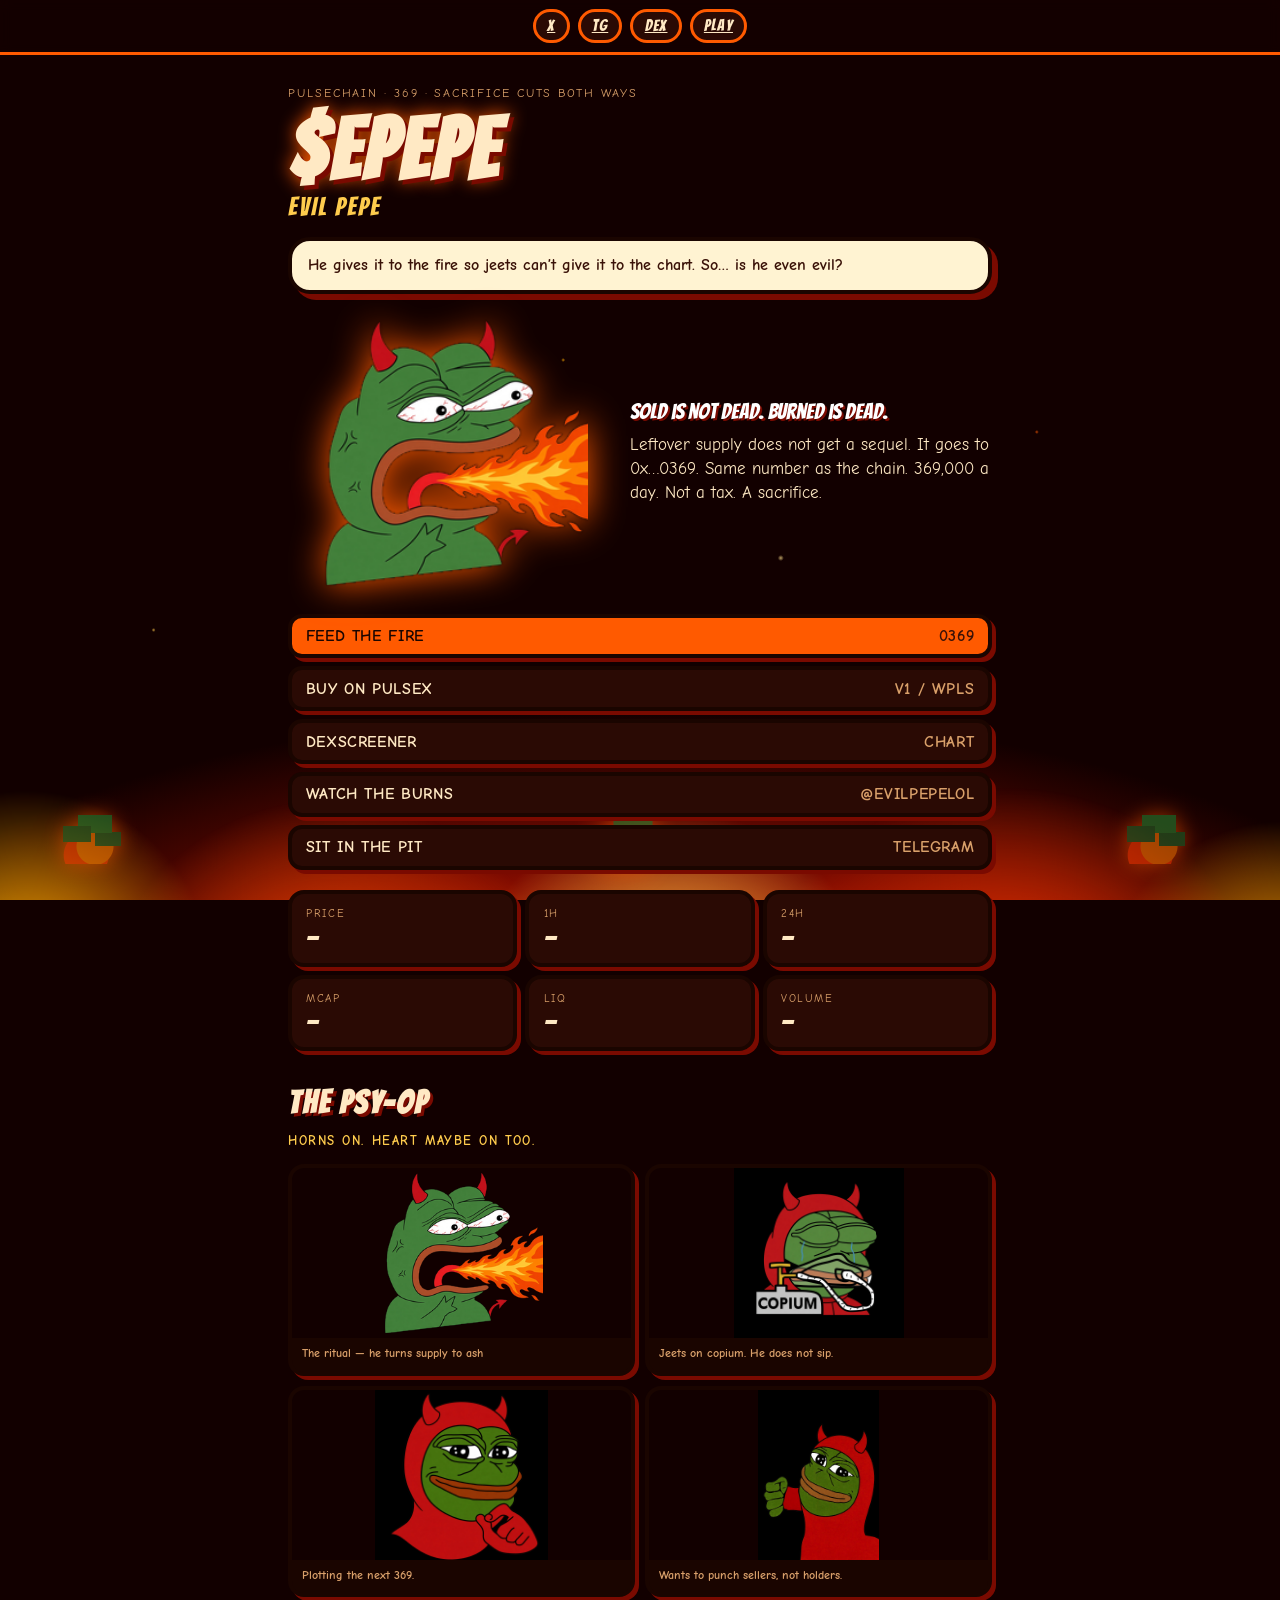
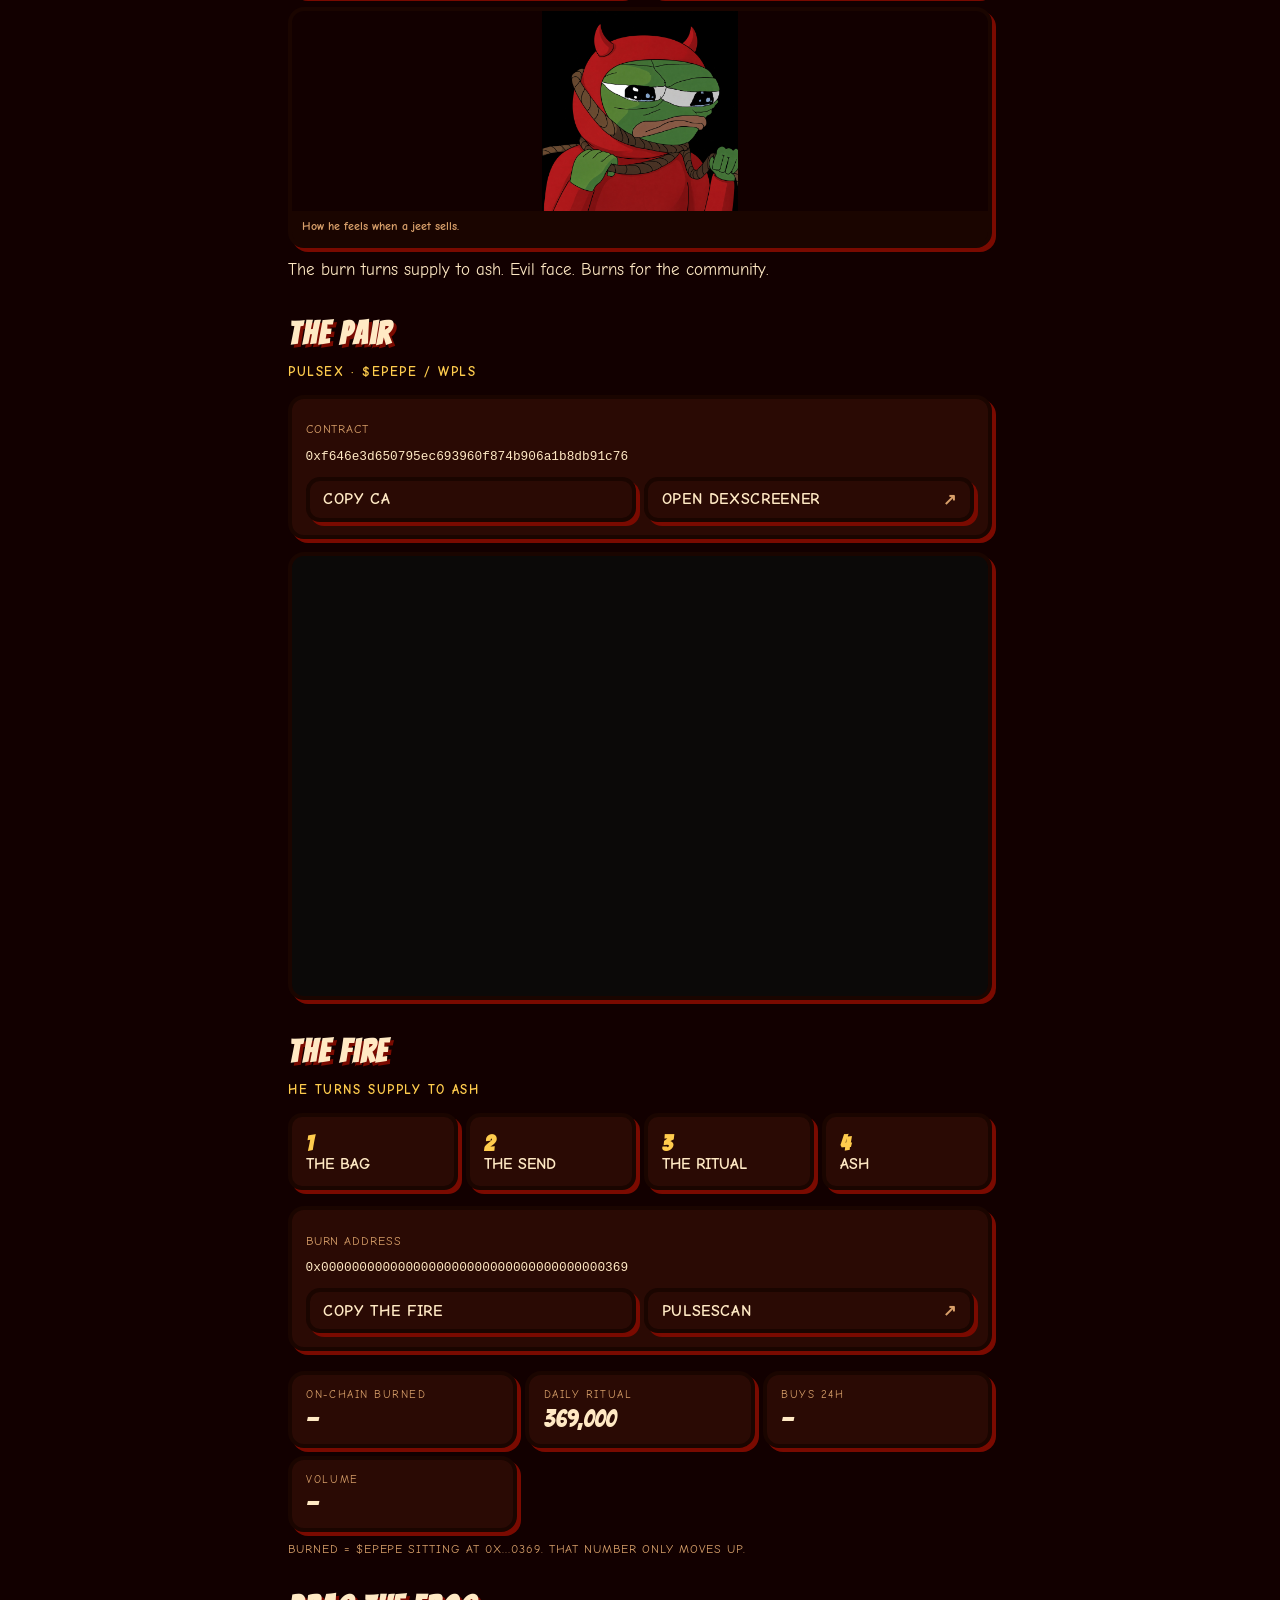
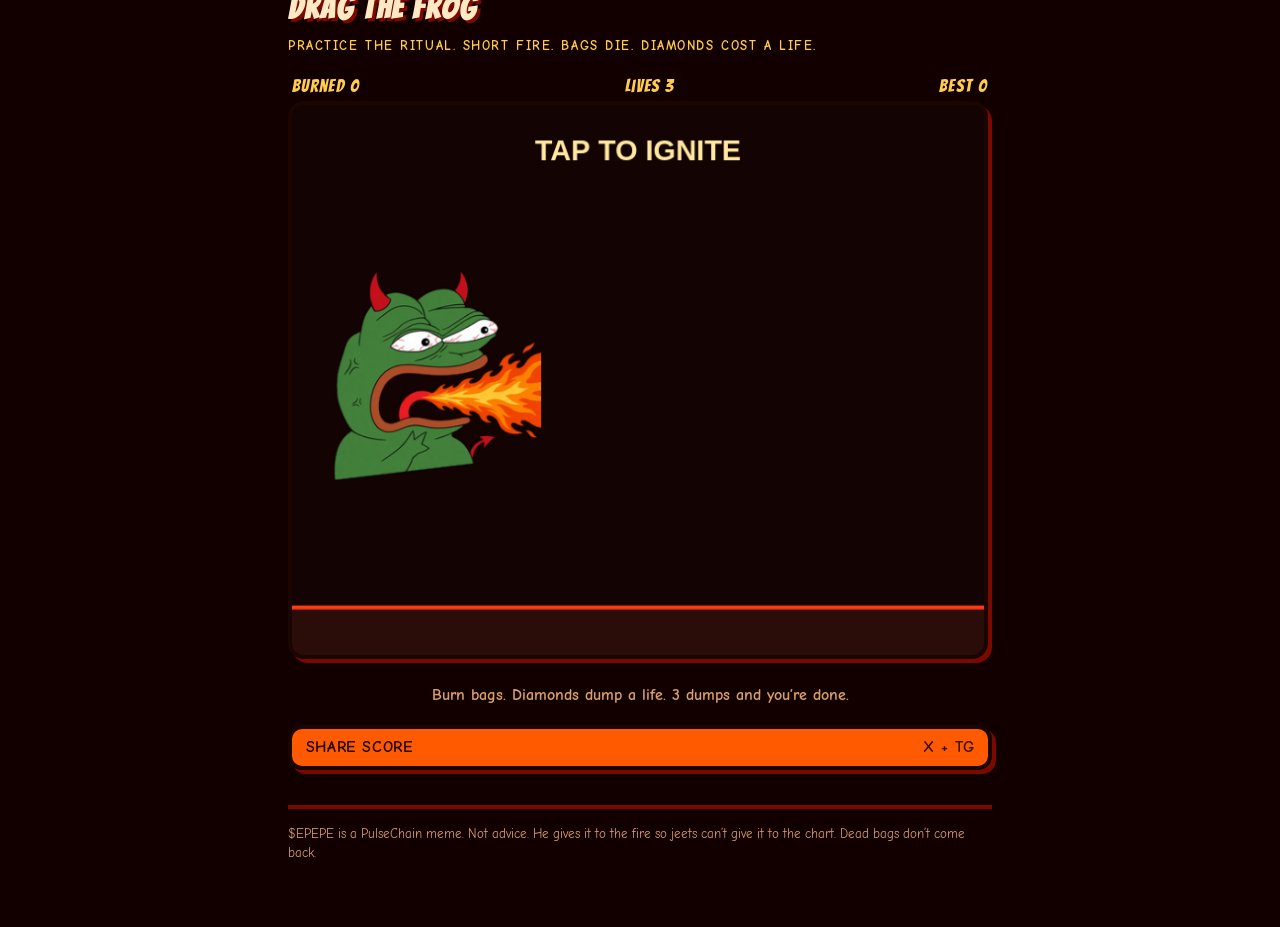
==== index.html @ 833f1892 "Point X card at uncached pepe.png URL" ====
<!DOCTYPE html>
<html lang="en">
<head>
<meta charset="utf-8"/>
<meta name="viewport" content="width=device-width, initial-scale=1, viewport-fit=cover"/>
<title>$EPEPE — Dead bags don't come back</title>
<link rel="icon" href="pepe.png"/>
<meta name="theme-color" content="#1a0500"/>
<meta property="og:type" content="website"/>
<meta property="og:url" content="https://evilpepe.lol/"/>
<meta property="og:title" content="$EPEPE — Evil Pepe"/>
<meta property="og:description" content="He gives it to the fire so jeets can’t give it to the chart."/>
<meta property="og:image" content="https://cdn.jsdelivr.net/gh/lowcap26/epepe@8aabbca/pepe.png"/>
<meta name="twitter:card" content="summary_large_image"/>
<meta name="twitter:site" content="@evilpepelol"/>
<meta name="twitter:title" content="$EPEPE — Evil Pepe"/>
<meta name="twitter:description" content="He gives it to the fire so jeets can’t give it to the chart."/>
<meta name="twitter:image" content="https://cdn.jsdelivr.net/gh/lowcap26/epepe@8aabbca/pepe.png"/>
<link rel="preconnect" href="https://fonts.googleapis.com"/>
<link rel="preconnect" href="https://fonts.gstatic.com" crossorigin/>
<link href="https://fonts.googleapis.com/css2?family=Bangers&family=Comic+Neue:wght@400;700&display=swap" rel="stylesheet"/>
<link rel="stylesheet" href="app.css"/>
</head>
<body>
<div class="hell" aria-hidden="true">
  <div class="flames"></div>
  <div class="embers"></div>
  <div class="piles">
    <div class="pile p1"></div>
    <div class="pile p2"></div>
    <div class="pile p3"></div>
  </div>
</div>
<header class="top">
  <a href="https://x.com/evilpepelol" target="_blank" rel="noreferrer">X</a>
  <a href="https://t.me/evilpepelol" target="_blank" rel="noreferrer">TG</a>
  <a href="https://dexscreener.com/pulsechain/0x5627b7ea910e292b565f7f31824bc9018c1a804d" target="_blank" rel="noreferrer">DEX</a>
  <a href="#gamebox">PLAY</a>
</header>
<main class="page">
  <p class="kicker">PulseChain · 369 · sacrifice cuts both ways</p>
  <h1>$EPEPE</h1>
  <p class="sub">EVIL PEPE</p>
  <p class="bubble">He gives it to the fire so jeets can’t give it to the chart. So… is he even evil?</p>
  <div class="hero">
    <img class="pepe" src="pepe.png" alt="Evil Pepe breathing fire"/>
    <div class="hero-copy">
      <p class="rule">Sold is not dead. Burned is dead.</p>
      <p class="lead">Leftover supply does not get a sequel. It goes to 0x…0369. Same number as the chain. 369,000 a day. Not a tax. A sacrifice.</p>
    </div>
  </div>
  <div class="rows">
    <a class="row hotrow" href="#fire"><span>Feed the fire</span><span class="hot">0369</span></a>
    <a class="row" href="https://pulsex.exchange/#/swap?outputCurrency=0xf646e3d650795ec693960f874b906a1b8db91c76" target="_blank" rel="noreferrer"><span>Buy on PulseX</span><span>V1 / WPLS</span></a>
    <a class="row" href="https://dexscreener.com/pulsechain/0x5627b7ea910e292b565f7f31824bc9018c1a804d" target="_blank" rel="noreferrer"><span>DexScreener</span><span>Chart</span></a>
    <a class="row" href="https://x.com/evilpepelol" target="_blank" rel="noreferrer"><span>Watch the burns</span><span>@evilpepelol</span></a>
    <a class="row" href="https://t.me/evilpepelol" target="_blank" rel="noreferrer"><span>Sit in the pit</span><span>Telegram</span></a>
  </div>
  <div class="stats">
    <div class="stat"><dt>Price</dt><dd id="price">—</dd></div>
    <div class="stat"><dt>1h</dt><dd id="chg1h">—</dd></div>
    <div class="stat"><dt>24h</dt><dd id="chg">—</dd></div>
    <div class="stat"><dt>Mcap</dt><dd id="mcap">—</dd></div>
    <div class="stat"><dt>Liq</dt><dd id="liq">—</dd></div>
    <div class="stat"><dt>Volume</dt><dd id="volTop">—</dd></div>
  </div>
  <h2>The psy-op</h2>
  <p class="mark">Horns on. Heart maybe on too.</p>
  <div class="gallery">
    <figure class="card"><img src="pepe.png" alt="The ritual"/><figcaption>The ritual — he turns supply to ash</figcaption></figure>
    <figure class="card"><img src="img/Grok%20Image%202026-09-05%20at%209.54.15%20PM%202.png" alt="Copium"/><figcaption>Jeets on copium. He does not sip.</figcaption></figure>
    <figure class="card"><img src="img/Slmlo.jpg" alt="Think"/><figcaption>Plotting the next 369.</figcaption></figure>
    <figure class="card"><img src="img/ESV93.jpg" alt="Punch"/><figcaption>Wants to punch sellers, not holders.</figcaption></figure>
    <figure class="card wide"><img src="img/3c92j.jpg" alt="Held for the fire"/><figcaption>How he feels when a jeet sells.</figcaption></figure>
  </div>
  <p class="lead">The burn turns supply to ash. Evil face. Burns for the community.</p>
  <h2>The pair</h2>
  <p class="mark">PulseX · $EPEPE / WPLS</p>
  <div class="frame">
    <p class="note">Contract</p>
    <p class="mono" id="ca">0xf646e3d650795ec693960f874b906a1b8db91c76</p>
    <div class="actions">
      <button class="row" type="button" id="copyca"><span>Copy CA</span><span></span></button>
      <a class="row" href="https://dexscreener.com/pulsechain/0x5627b7ea910e292b565f7f31824bc9018c1a804d" target="_blank" rel="noreferrer"><span>Open DexScreener</span><span>↗</span></a>
    </div>
  </div>
  <div class="chart-frame">
    <iframe title="DexScreener $EPEPE" src="https://dexscreener.com/pulsechain/0x5627b7ea910e292b565f7f31824bc9018c1a804d?embed=1&loadChartSettings=0&trades=0&tabs=0&info=0&chartLeftToolbar=0&chartDefaultOnMobile=1&chartTheme=dark&theme=dark&chartStyle=1&chartType=usd&interval=15"></iframe>
  </div>
  <h2 id="fire">The fire</h2>
  <p class="mark">He turns supply to ash</p>
  <ol class="steps">
    <li><b>1</b> The bag</li>
    <li><b>2</b> The send</li>
    <li><b>3</b> The ritual</li>
    <li><b>4</b> Ash</li>
  </ol>
  <div class="frame">
    <p class="note">Burn address</p>
    <p class="mono">0x0000000000000000000000000000000000000369</p>
    <div class="actions">
      <button class="row" type="button" id="copyburn"><span>Copy the fire</span><span></span></button>
      <a class="row" href="https://scan.pulsechain.com/address/0x0000000000000000000000000000000000000369" target="_blank" rel="noreferrer"><span>PulseScan</span><span>↗</span></a>
    </div>
  </div>
  <div class="stats">
    <div class="stat"><dt>On-chain burned</dt><dd id="burned">—</dd></div>
    <div class="stat"><dt>Daily ritual</dt><dd>369,000</dd></div>
    <div class="stat"><dt>Buys 24h</dt><dd id="buys">—</dd></div>
    <div class="stat"><dt>Volume</dt><dd id="vol">—</dd></div>
  </div>
  <p class="note">Burned = $EPEPE sitting at 0x…0369. That number only moves up.</p>
  <h2 id="gamebox">Drag the frog</h2>
  <p class="mark">Practice the ritual. Short fire. Bags die. Diamonds cost a life.</p>
  <div class="hud">
    <span>Burned <span id="score">0</span></span>
    <span>Lives <span id="lives">3</span></span>
    <span>Best <span id="best">0</span></span>
  </div>
  <canvas id="game" width="430" height="640"></canvas>
  <p class="hint">Burn bags. Diamonds dump a life. 3 dumps and you’re done.</p>
  <div class="rows" style="margin-top:.6rem">
    <button class="row hotrow" id="share" type="button"><span>Share score</span><span>X + TG</span></button>
  </div>
  <footer class="foot">$EPEPE is a PulseChain meme. Not advice. He gives it to the fire so jeets can’t give it to the chart. Dead bags don’t come back.</footer>
</main>
<script src="app.js"></script>
</body>
</html>
---- app.css ----
:root {
  --bg: #140200;
  --surface: #2a0a04;
  --elevated: #3a1008;
  --fg: #ffe9c4;
  --muted: #d9a06a;
  --fire: #ff5a00;
  --ember: #ffcc4d;
  --acid: #7dff8a;
  --blood: #ff5a5a;
  --border: #7a2a10;
}
* { box-sizing: border-box; }
html, body {
  margin: 0;
  background: #120000;
  color: var(--fg);
  font-family: "Comic Neue", "Comic Sans MS", cursive, sans-serif;
}
.hell {
  position: fixed; inset: 0; z-index: 0; overflow: hidden; pointer-events: none;
  background: radial-gradient(ellipse 90% 50% at 50% 115%, #ff3b00 0%, #7a0a00 38%, #120000 72%);
}
.flames {
  position: absolute; left: -10%; right: -10%; bottom: -8%; height: 42%;
  background:
    radial-gradient(ellipse 20% 80% at 10% 100%, #ffb000 0%, transparent 60%),
    radial-gradient(ellipse 24% 90% at 30% 110%, #ff4d00 0%, transparent 62%),
    radial-gradient(ellipse 22% 85% at 52% 108%, #ffd24a 0%, transparent 60%),
    radial-gradient(ellipse 26% 95% at 74% 112%, #ff3b00 0%, transparent 64%),
    radial-gradient(ellipse 20% 80% at 92% 108%, #ffb000 0%, transparent 60%);
  filter: blur(1px);
  animation: lick 2.4s ease-in-out infinite alternate;
}
@keyframes lick {
  from { transform: translateY(12px) scaleY(.92); opacity: .85; }
  to { transform: translateY(-8px) scaleY(1.08); opacity: 1; }
}
.embers {
  position: absolute; inset: 0;
  background-image:
    radial-gradient(2px 2px at 12% 70%, #ffcc4d, transparent),
    radial-gradient(2px 2px at 28% 55%, #ff7a1a, transparent),
    radial-gradient(3px 3px at 61% 62%, #ffe08a, transparent),
    radial-gradient(2px 2px at 81% 48%, #ff5a00, transparent),
    radial-gradient(2px 2px at 44% 40%, #ffb000, transparent);
  animation: floatup 6s linear infinite;
  opacity: .7;
}
@keyframes floatup {
  from { transform: translateY(40px); }
  to { transform: translateY(-80px); }
}
.piles { position: absolute; bottom: 4%; width: 100%; height: 120px; }
.pile {
  position: absolute; bottom: 0; width: 88px; height: 88px;
  background:
    linear-gradient(#1d6b2a, #1d6b2a) 20% 70%/28px 16px no-repeat,
    linear-gradient(#248a34, #248a34) 50% 55%/34px 18px no-repeat,
    linear-gradient(#1d6b2a, #1d6b2a) 70% 75%/26px 14px no-repeat,
    radial-gradient(circle at 50% 80%, #ff7a00 0 18px, transparent 19px),
    radial-gradient(circle at 40% 90%, #ff3b00 0 22px, transparent 23px);
  filter: drop-shadow(0 0 10px #ff5a00);
  opacity: .55;
}
.p1 { left: 4%; animation: lick 3s ease-in-out infinite alternate; }
.p2 { left: 46%; transform: scale(1.15); animation: lick 2.6s ease-in-out infinite alternate-reverse; }
.p3 { right: 6%; animation: lick 3.2s ease-in-out infinite alternate; }
.top {
  position: sticky; top: 0; z-index: 20;
  display: flex; gap: 8px; justify-content: center; flex-wrap: wrap;
  padding: .55rem .6rem;
  background: rgba(20,0,0,.72);
  backdrop-filter: blur(6px);
  border-bottom: 3px solid #ff5a00;
}
.top a {
  font-family: Bangers, cursive;
  letter-spacing: .08em;
  color: #ffe9c4;
  border: 3px solid #ff5a00;
  background: #2a0a04;
  padding: .35rem .7rem;
  border-radius: 999px;
}
.top a:hover { background: #ff5a00; color: #1a0500; }
.page { position: relative; z-index: 1; max-width: 46rem; margin: 0 auto; padding: 1.2rem 1rem 4rem; }
.kicker { font-size: 12px; letter-spacing: .16em; text-transform: uppercase; color: var(--muted); }
h1 {
  margin: .35rem 0 0;
  font-family: Bangers, cursive;
  font-size: clamp(3.2rem, 16vw, 5.4rem);
  letter-spacing: .04em;
  line-height: .9;
  text-shadow: 4px 4px 0 #7a0a00, 0 0 18px #ff5a00;
}
.sub { margin: .2rem 0 0; color: var(--ember); font-family: Bangers, cursive; font-size: 1.6rem; letter-spacing: .08em; }
.bubble {
  margin: 1rem 0 0;
  background: #fff3d2;
  color: #3a1208;
  border: 4px solid #1a0500;
  border-radius: 22px;
  padding: .85rem 1rem;
  font-weight: 700;
  line-height: 1.35;
  box-shadow: 6px 6px 0 #7a0a00;
}
.hero { margin-top: 1.2rem; display: grid; gap: 12px; align-items: center; }
@media (min-width: 640px) { .hero { grid-template-columns: 1fr 1.1fr; } }
.hero img { width: 100%; max-height: 280px; object-fit: contain; filter: drop-shadow(0 0 18px #ff5a00); }
.rule { margin: 0; font-family: Bangers, cursive; font-size: 1.35rem; color: #fff; text-shadow: 2px 2px 0 #7a0a00; }
.lead { margin: .6rem 0 0; color: var(--fg); font-size: 1.05rem; line-height: 1.45; }
.rows { margin-top: 1.3rem; display: flex; flex-direction: column; gap: 8px; }
.row {
  display: flex; min-height: 2.8rem; align-items: center; justify-content: space-between; gap: .75rem;
  border: 4px solid #1a0500; background: var(--surface);
  padding: .55rem .85rem; font-weight: 700; text-transform: uppercase; letter-spacing: .04em;
  box-shadow: 4px 4px 0 #7a0a00; border-radius: 14px;
  color: inherit; text-decoration: none; cursor: pointer; font-family: inherit;
}
.row:hover { background: var(--elevated); transform: translate(-1px,-1px); }
.row span:last-child { color: var(--muted); }
.row .hot, .hotrow { color: #fff; }
.hotrow { background: #ff5a00; color: #1a0500; }
.hotrow span:last-child { color: #3a1208; }
.stats { margin-top: 1.3rem; display: grid; grid-template-columns: 1fr 1fr; gap: 8px; }
@media (min-width: 640px) { .stats { grid-template-columns: repeat(3, 1fr); } }
.stat {
  background: var(--surface);
  border: 4px solid #1a0500;
  border-radius: 16px;
  padding: .8rem .9rem;
  box-shadow: 4px 4px 0 #7a0a00;
}
.stat dt { font-size: 11px; letter-spacing: .14em; text-transform: uppercase; color: var(--muted); }
.stat dd { margin: .3rem 0 0; font-family: Bangers, cursive; font-size: 1.5rem; }
.stat dd.up { color: var(--acid); }
.stat dd.dn { color: var(--blood); }
.note { margin: .6rem 0 0; font-size: 12px; letter-spacing: .08em; text-transform: uppercase; color: var(--muted); }
.chart-frame {
  margin-top: .8rem; height: 22rem;
  border: 4px solid #1a0500; border-radius: 16px; overflow: hidden;
  box-shadow: 4px 4px 0 #7a0a00; background: #0b0908;
}
.chart-frame iframe { width: 100%; height: 100%; border: 0; display: block; }
@media (min-width: 640px) { .chart-frame { height: 28rem; } }
h2 {
  margin: 2.2rem 0 .4rem;
  font-family: Bangers, cursive;
  font-size: 2rem;
  letter-spacing: .06em;
  text-shadow: 3px 3px 0 #7a0a00;
}
.mark { font-size: 13px; letter-spacing: .12em; text-transform: uppercase; color: var(--ember); font-weight: 700; }
.frame {
  margin-top: 1rem;
  border: 4px solid #1a0500;
  background: var(--surface);
  padding: .85rem;
  border-radius: 16px;
  box-shadow: 4px 4px 0 #7a0a00;
}
.gallery { margin-top: 1rem; display: grid; grid-template-columns: 1fr 1fr; gap: 10px; }
@media (min-width: 640px) { .gallery { grid-template-columns: repeat(2, 1fr); } }
.card {
  border: 4px solid #1a0500;
  background: #1a0500;
  overflow: hidden;
  border-radius: 16px;
  box-shadow: 4px 4px 0 #7a0a00;
  margin: 0;
}
.card img { display: block; width: 100%; height: 170px; object-fit: contain; background: #120000; }
.card img.nobg { mix-blend-mode: multiply; background: transparent; }
.card.wide { grid-column: 1 / -1; }
.card.wide img { height: 200px; }
.card figcaption { padding: .5rem .65rem .7rem; font-size: 12px; font-weight: 700; color: var(--muted); }
.steps { margin-top: 1rem; display: grid; gap: 8px; padding: 0; }
@media (min-width: 640px) { .steps { grid-template-columns: repeat(4, 1fr); } }
.steps li {
  background: var(--surface);
  border: 4px solid #1a0500;
  border-radius: 14px;
  padding: .85rem;
  list-style: none;
  font-weight: 700;
  text-transform: uppercase;
  box-shadow: 4px 4px 0 #7a0a00;
}
.steps li b { display: block; color: var(--ember); font-family: Bangers, cursive; font-size: 1.4rem; }
.mono { word-break: break-all; font-size: .8rem; font-family: ui-monospace, monospace; }
.actions { margin-top: .75rem; display: flex; flex-wrap: wrap; gap: .5rem; }
.actions .row { flex: 1 1 10rem; }
.hud {
  display: flex; justify-content: space-between; gap: 8px;
  padding: 10px 4px 6px;
  font-family: Bangers, cursive;
  font-size: 1.15rem;
  letter-spacing: .06em;
  color: var(--ember);
}
canvas#game {
  width: 100%; height: auto; display: block;
  background: #1a0500;
  touch-action: none;
  border: 4px solid #1a0500;
  border-radius: 16px;
  box-shadow: 4px 4px 0 #7a0a00;
}
.hint { text-align: center; color: var(--muted); font-weight: 700; padding: .7rem 0 .3rem; }
.foot {
  margin-top: 2.2rem; padding-top: 1rem;
  border-top: 4px solid #7a0a00;
  font-size: 13px; line-height: 1.45; color: var(--muted);
}
a { color: inherit; }
button { font: inherit; }
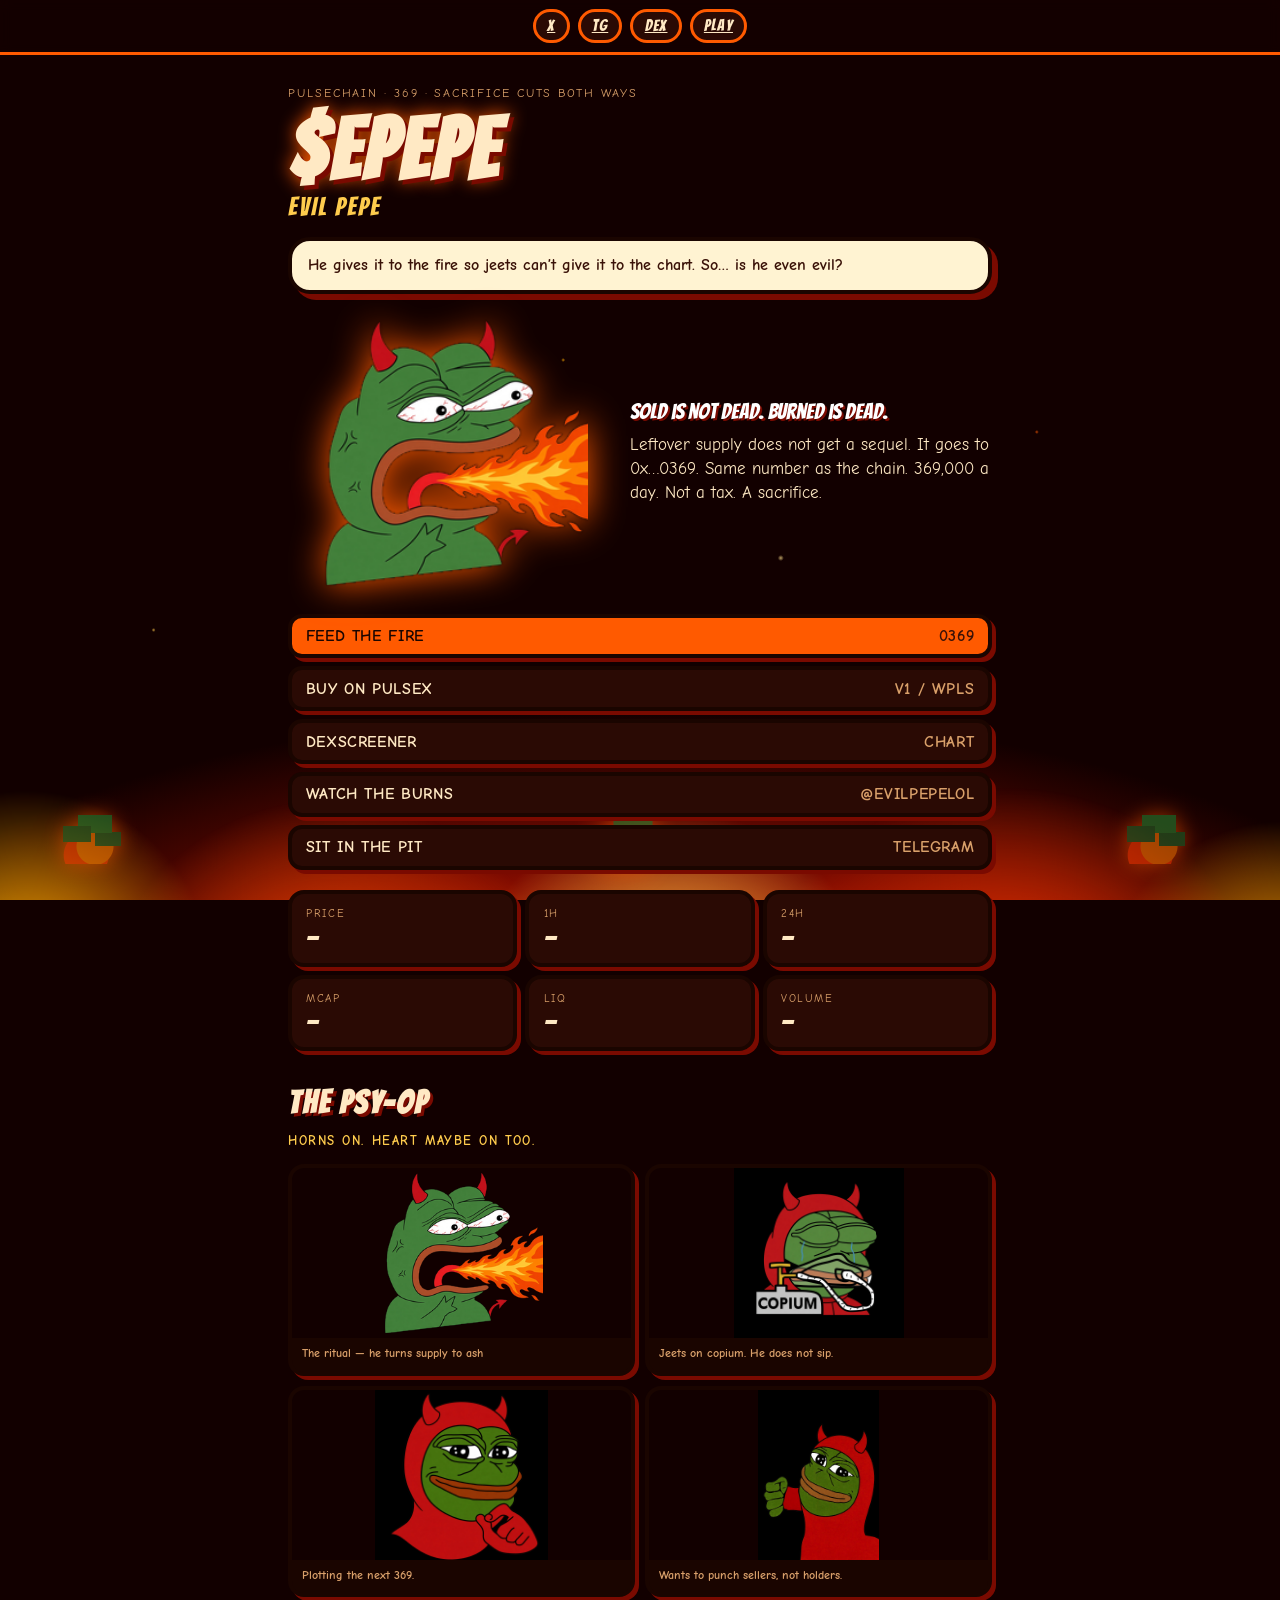
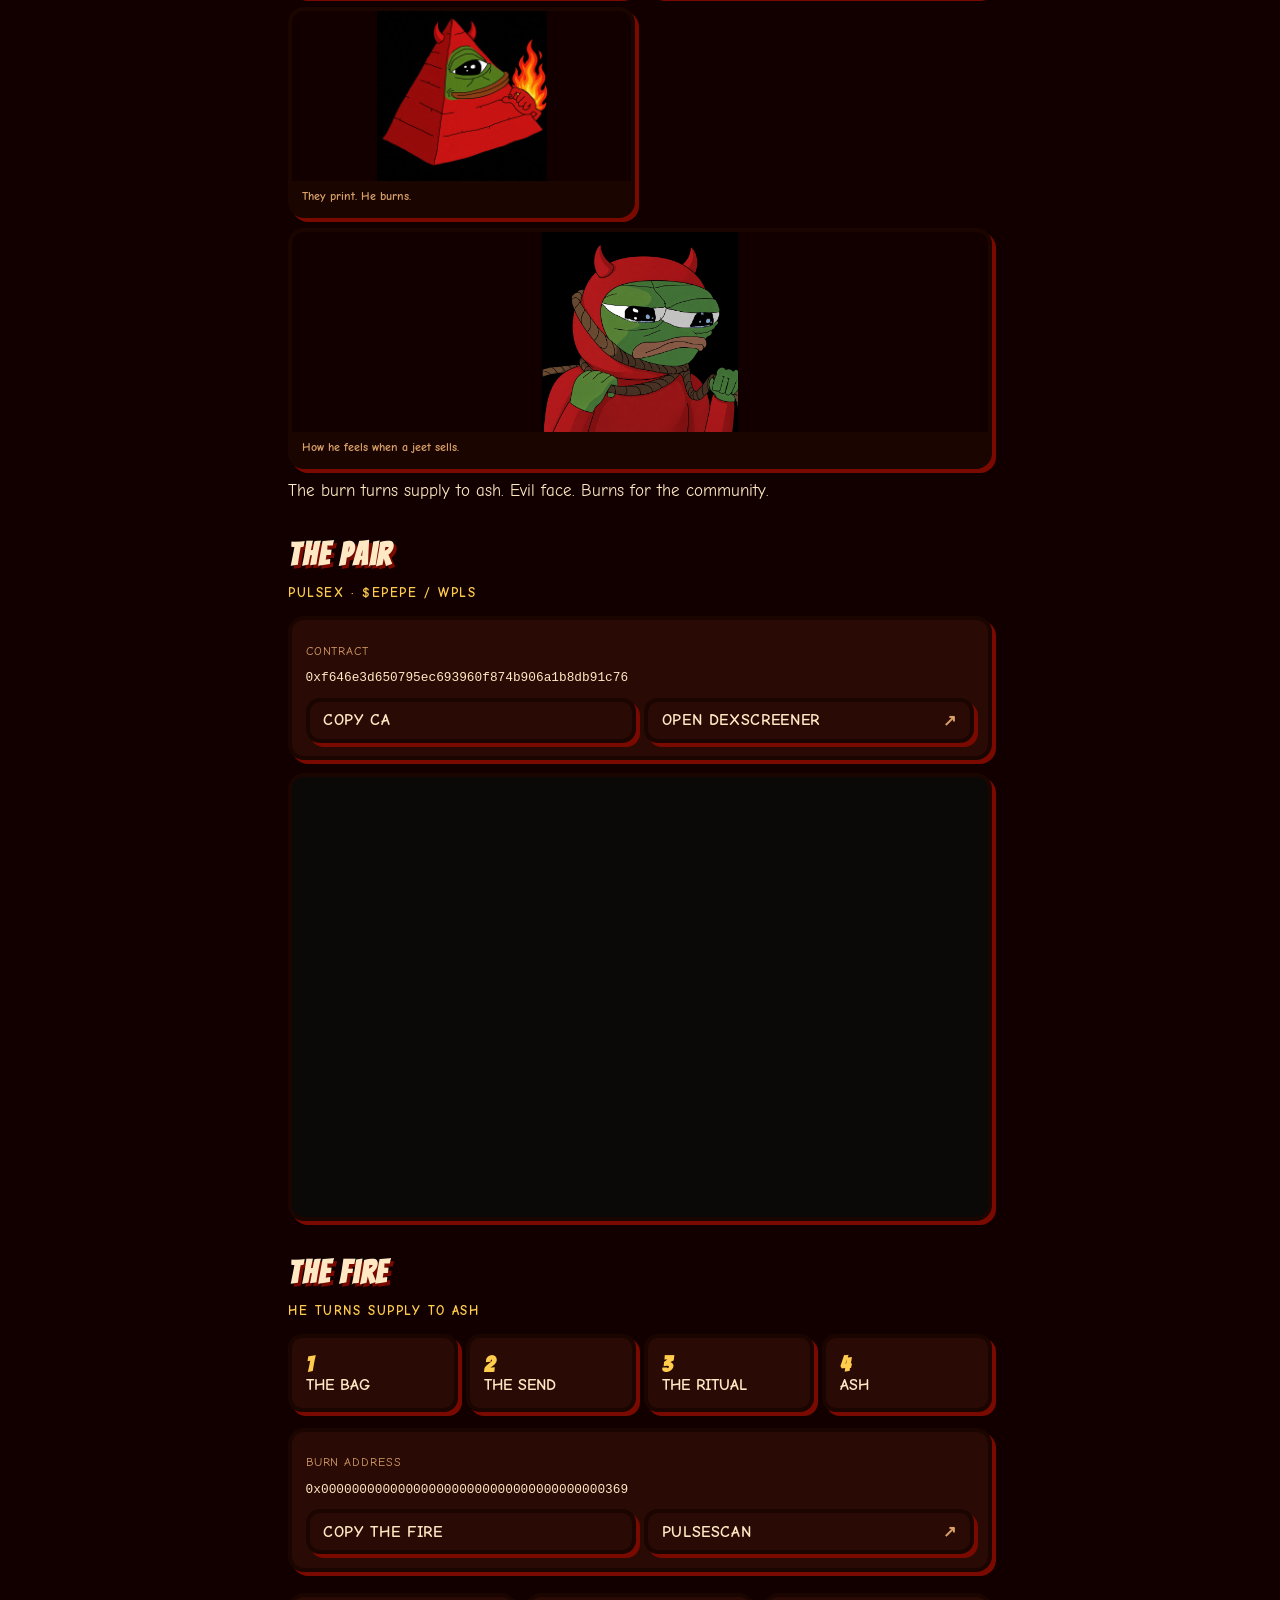
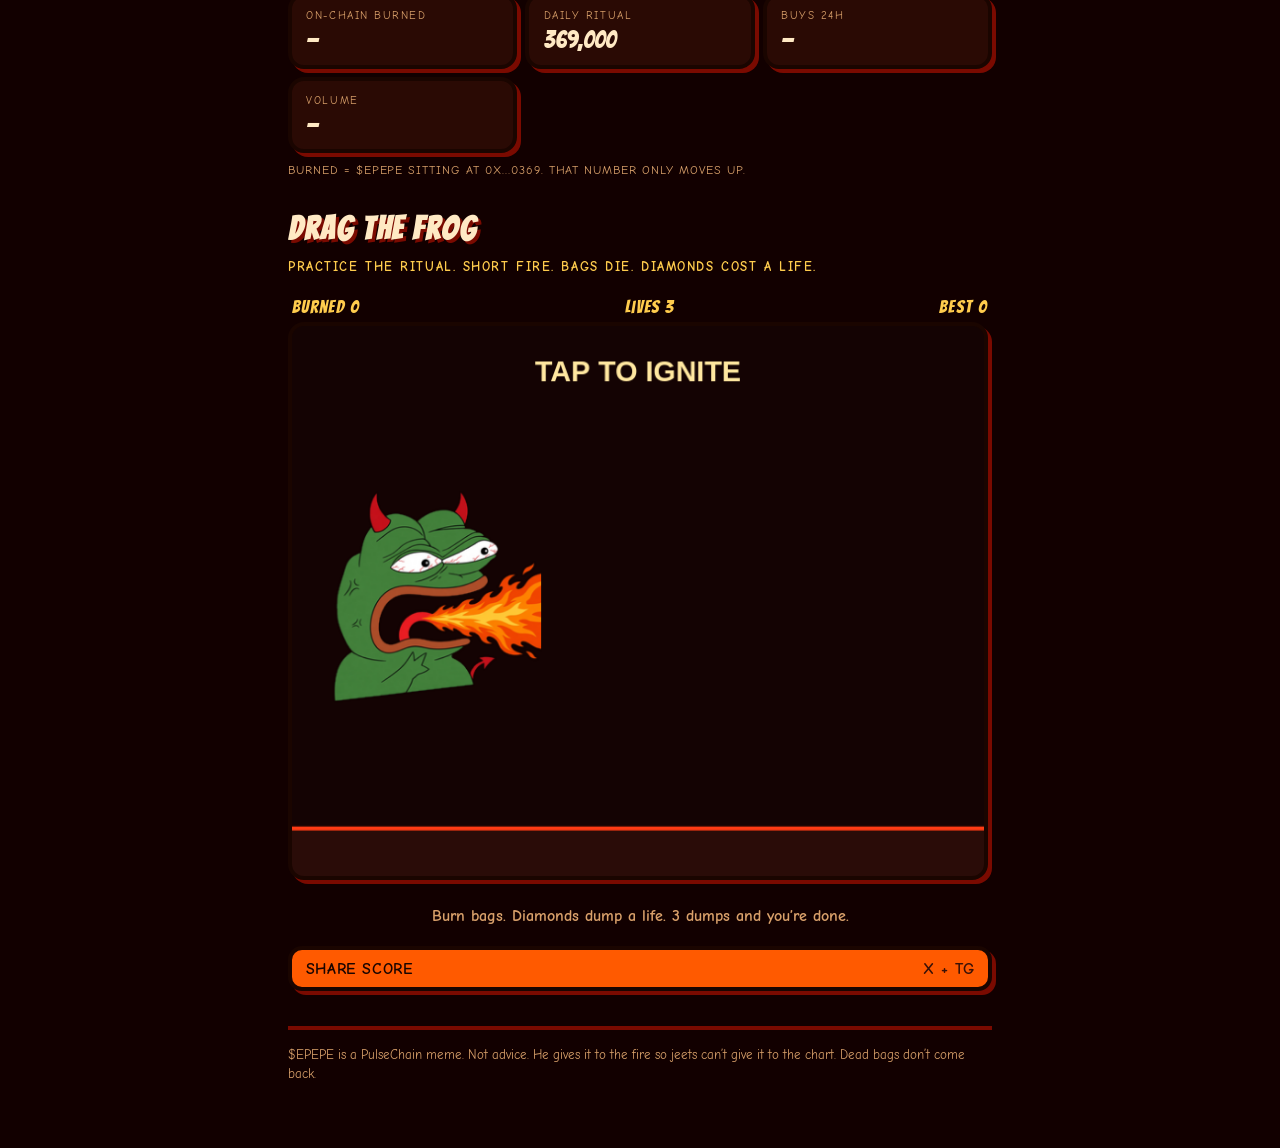
==== commit 9ce1bf4e: "Add pyramid gallery card" ====
--- a/index.html
+++ b/index.html
@@ -7,15 +7,15 @@
 <link rel="icon" href="pepe.png"/>
 <meta name="theme-color" content="#1a0500"/>
 <meta property="og:type" content="website"/>
-<meta property="og:url" content="https://evilpepe.lol/"/>
+<meta property="og:url" content="https://evilpepe.lol/?v=card"/>
 <meta property="og:title" content="$EPEPE — Evil Pepe"/>
 <meta property="og:description" content="He gives it to the fire so jeets can’t give it to the chart."/>
-<meta property="og:image" content="https://cdn.jsdelivr.net/gh/lowcap26/epepe@8aabbca/pepe.png"/>
+<meta property="og:image" content="https://evilpepe.lol/card.png"/>
 <meta name="twitter:card" content="summary_large_image"/>
 <meta name="twitter:site" content="@evilpepelol"/>
 <meta name="twitter:title" content="$EPEPE — Evil Pepe"/>
 <meta name="twitter:description" content="He gives it to the fire so jeets can’t give it to the chart."/>
-<meta name="twitter:image" content="https://cdn.jsdelivr.net/gh/lowcap26/epepe@8aabbca/pepe.png"/>
+<meta name="twitter:image" content="https://evilpepe.lol/card.png"/>
 <link rel="preconnect" href="https://fonts.googleapis.com"/>
 <link rel="preconnect" href="https://fonts.gstatic.com" crossorigin/>
 <link href="https://fonts.googleapis.com/css2?family=Bangers&family=Comic+Neue:wght@400;700&display=swap" rel="stylesheet"/>
@@ -71,6 +71,7 @@
     <figure class="card"><img src="img/Grok%20Image%202026-09-05%20at%209.54.15%20PM%202.png" alt="Copium"/><figcaption>Jeets on copium. He does not sip.</figcaption></figure>
     <figure class="card"><img src="img/Slmlo.jpg" alt="Think"/><figcaption>Plotting the next 369.</figcaption></figure>
     <figure class="card"><img src="img/ESV93.jpg" alt="Punch"/><figcaption>Wants to punch sellers, not holders.</figcaption></figure>
+    <figure class="card"><img src="img/pyramid.jpg" alt="Pyramid"/><figcaption>They print. He burns.</figcaption></figure>
     <figure class="card wide"><img src="img/3c92j.jpg" alt="Held for the fire"/><figcaption>How he feels when a jeet sells.</figcaption></figure>
   </div>
   <p class="lead">The burn turns supply to ash. Evil face. Burns for the community.</p>
@@ -125,5 +126,6 @@
   <footer class="foot">$EPEPE is a PulseChain meme. Not advice. He gives it to the fire so jeets can’t give it to the chart. Dead bags don’t come back.</footer>
 </main>
 <script src="app.js"></script>
+<script src="share-fix.js"></script>
 </body>
 </html>
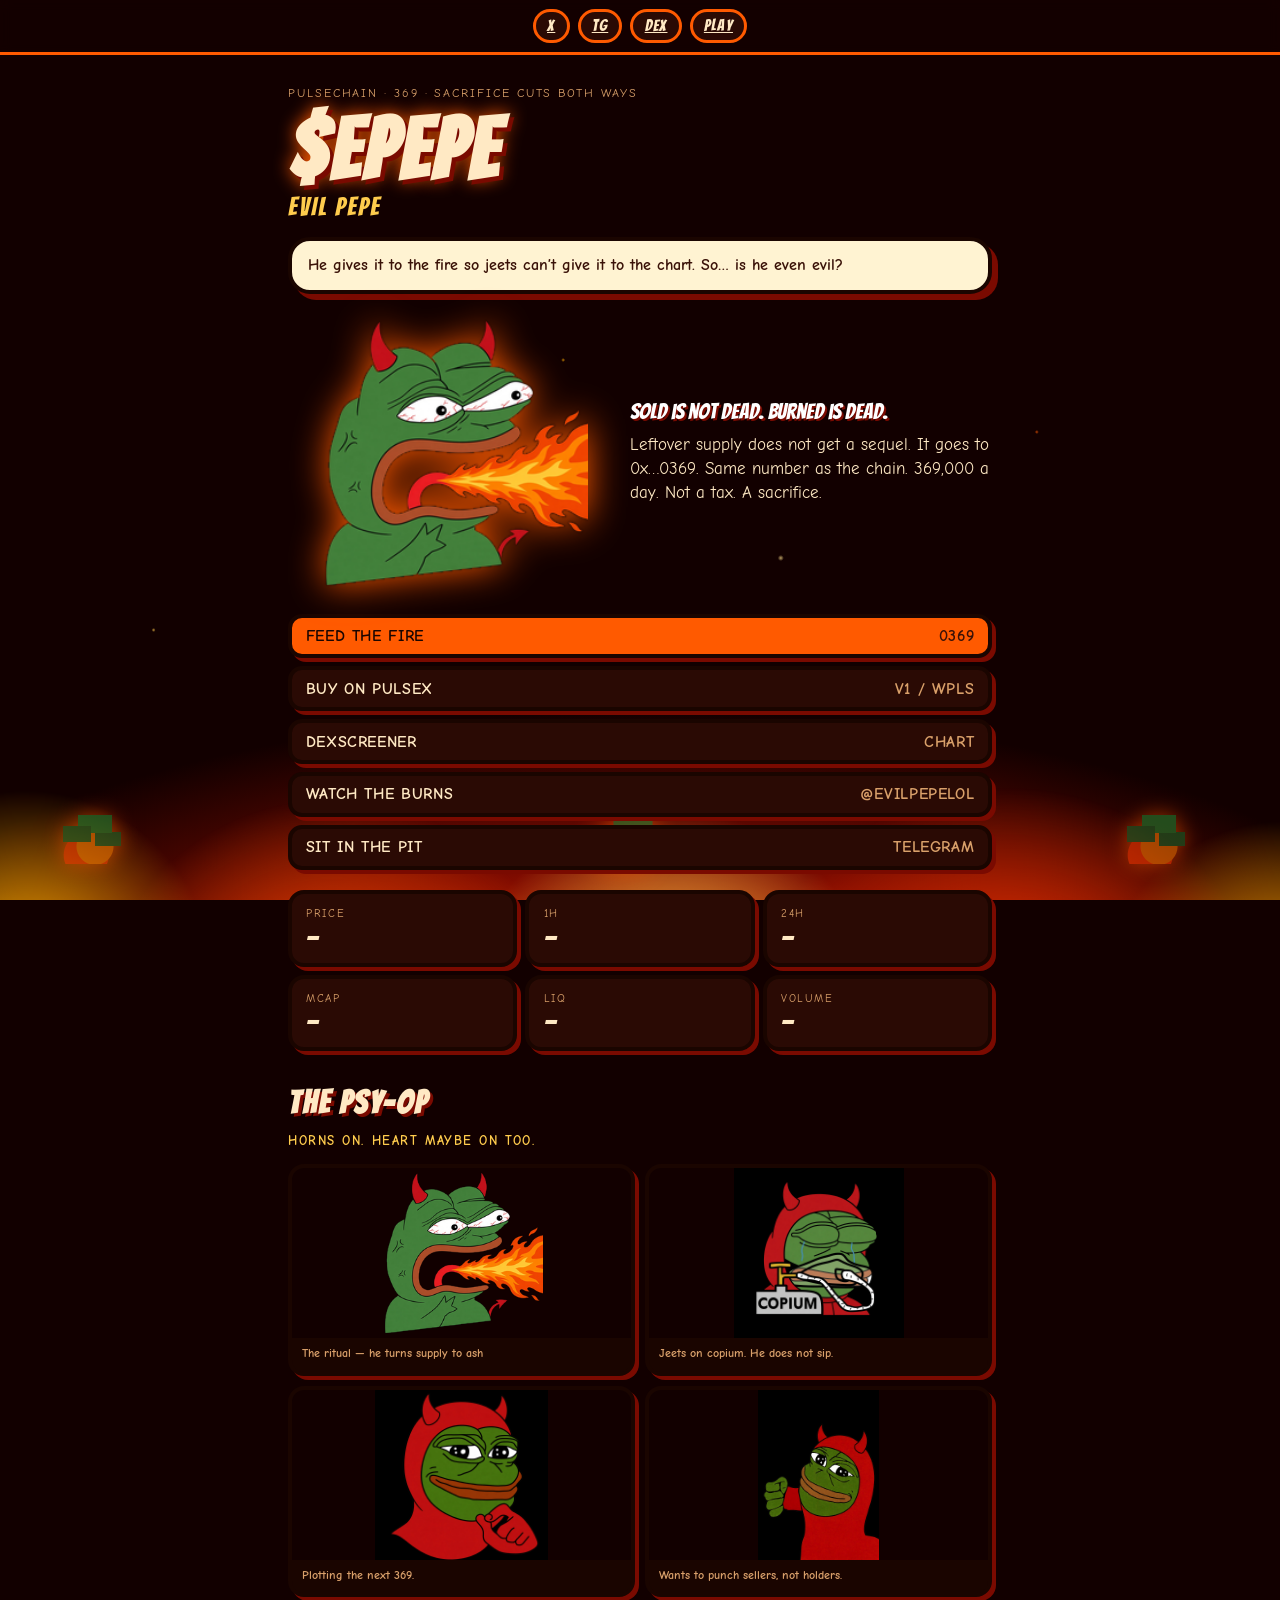
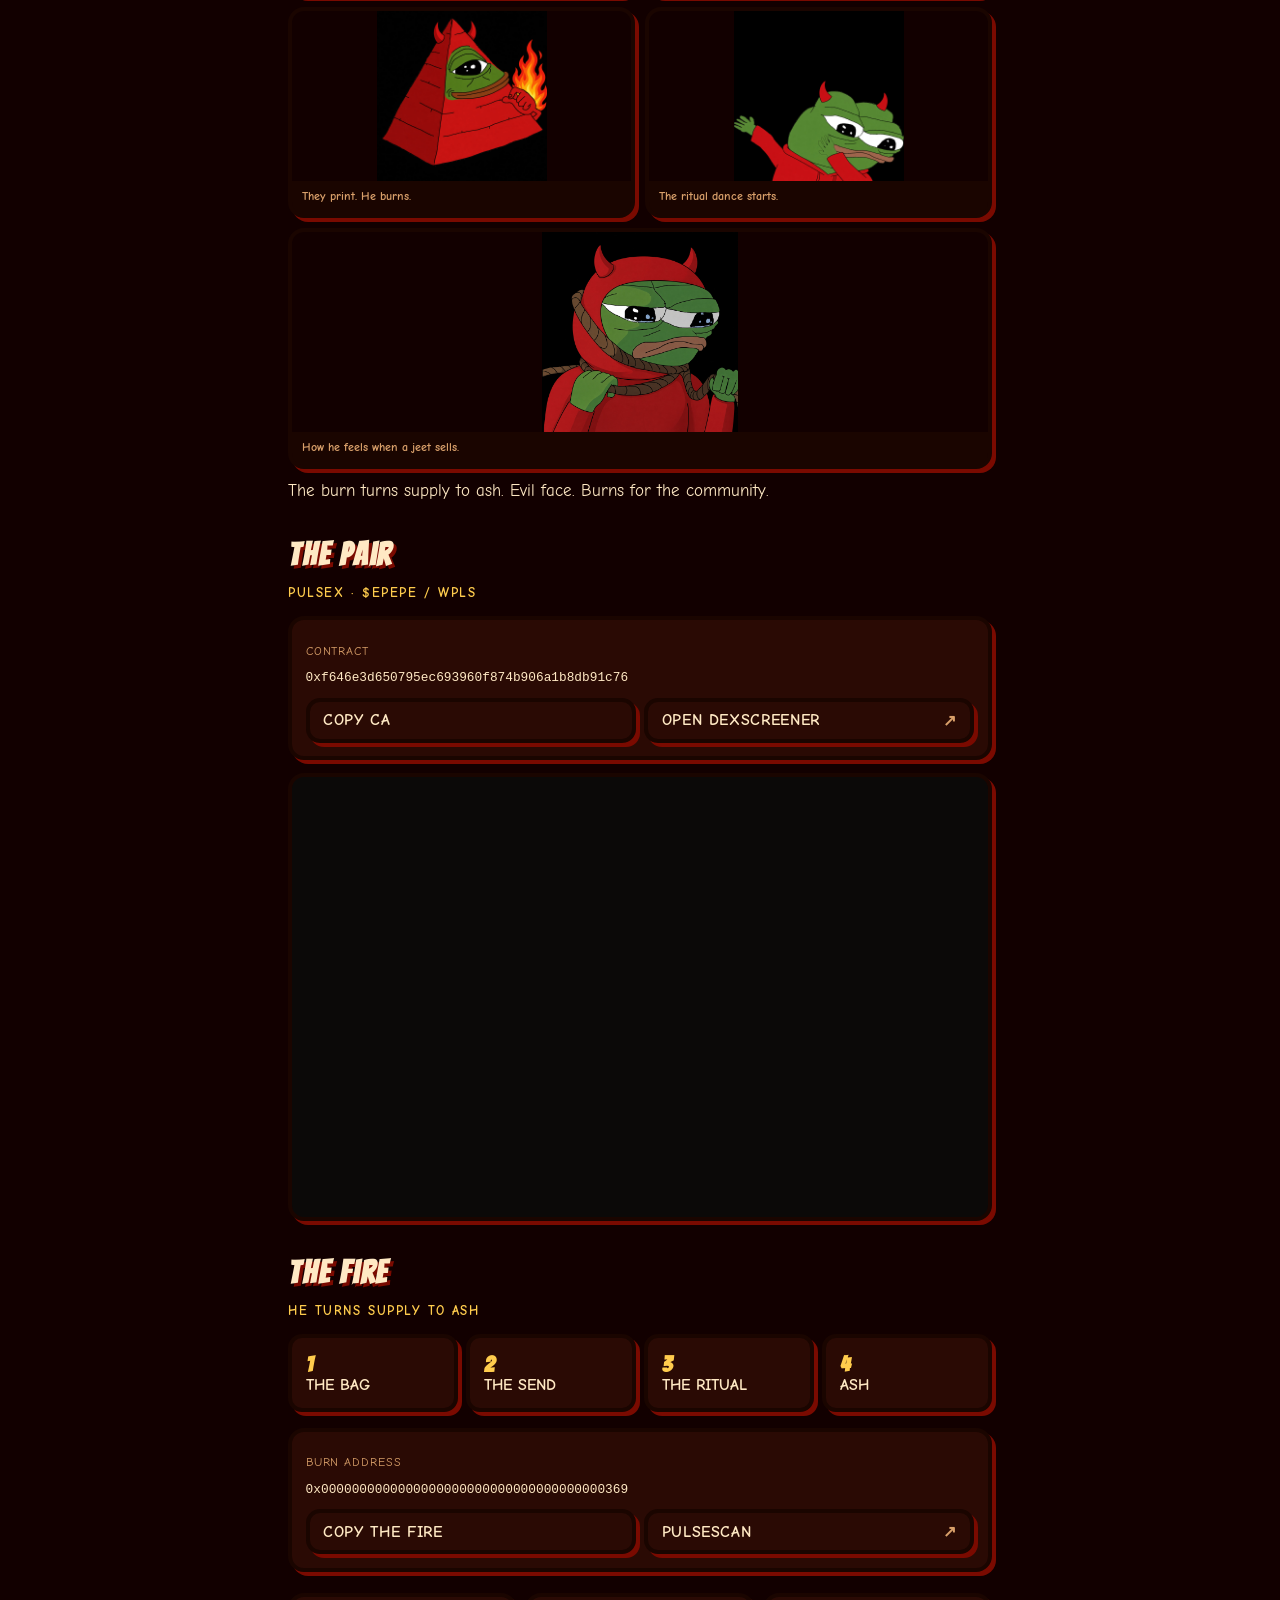
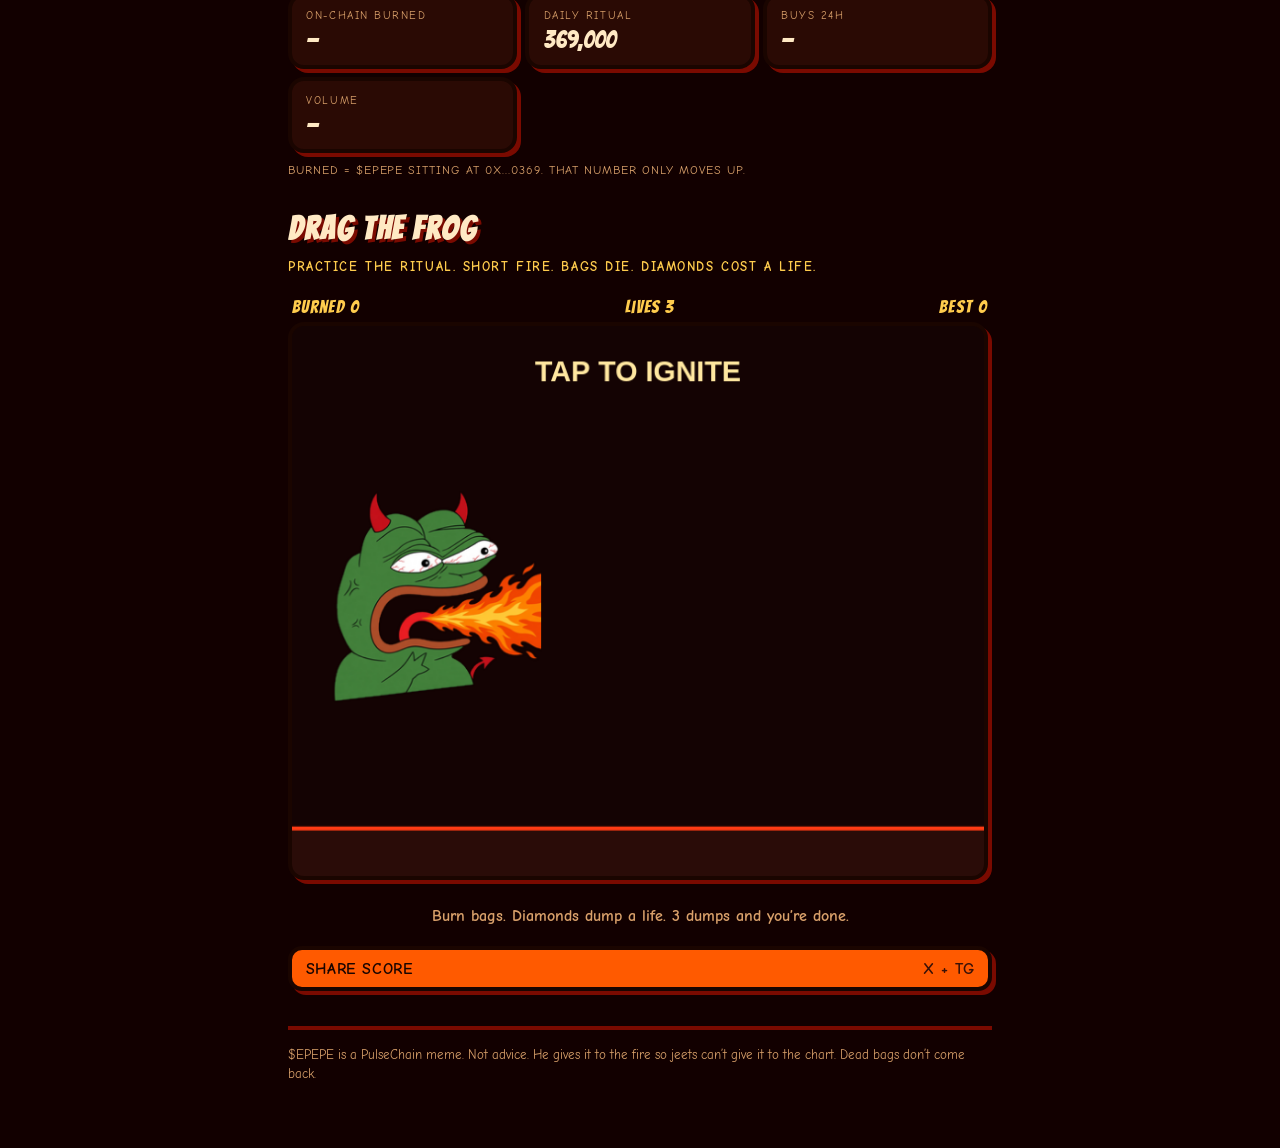
==== commit 1e44c761: "Add ritual dance gallery card" ====
--- a/index.html
+++ b/index.html
@@ -72,6 +72,7 @@
     <figure class="card"><img src="img/Slmlo.jpg" alt="Think"/><figcaption>Plotting the next 369.</figcaption></figure>
     <figure class="card"><img src="img/ESV93.jpg" alt="Punch"/><figcaption>Wants to punch sellers, not holders.</figcaption></figure>
     <figure class="card"><img src="img/pyramid.jpg" alt="Pyramid"/><figcaption>They print. He burns.</figcaption></figure>
+    <figure class="card"><img src="img/vaVeP.jpg" alt="Ritual dance"/><figcaption>The ritual dance starts.</figcaption></figure>
     <figure class="card wide"><img src="img/3c92j.jpg" alt="Held for the fire"/><figcaption>How he feels when a jeet sells.</figcaption></figure>
   </div>
   <p class="lead">The burn turns supply to ash. Evil face. Burns for the community.</p>
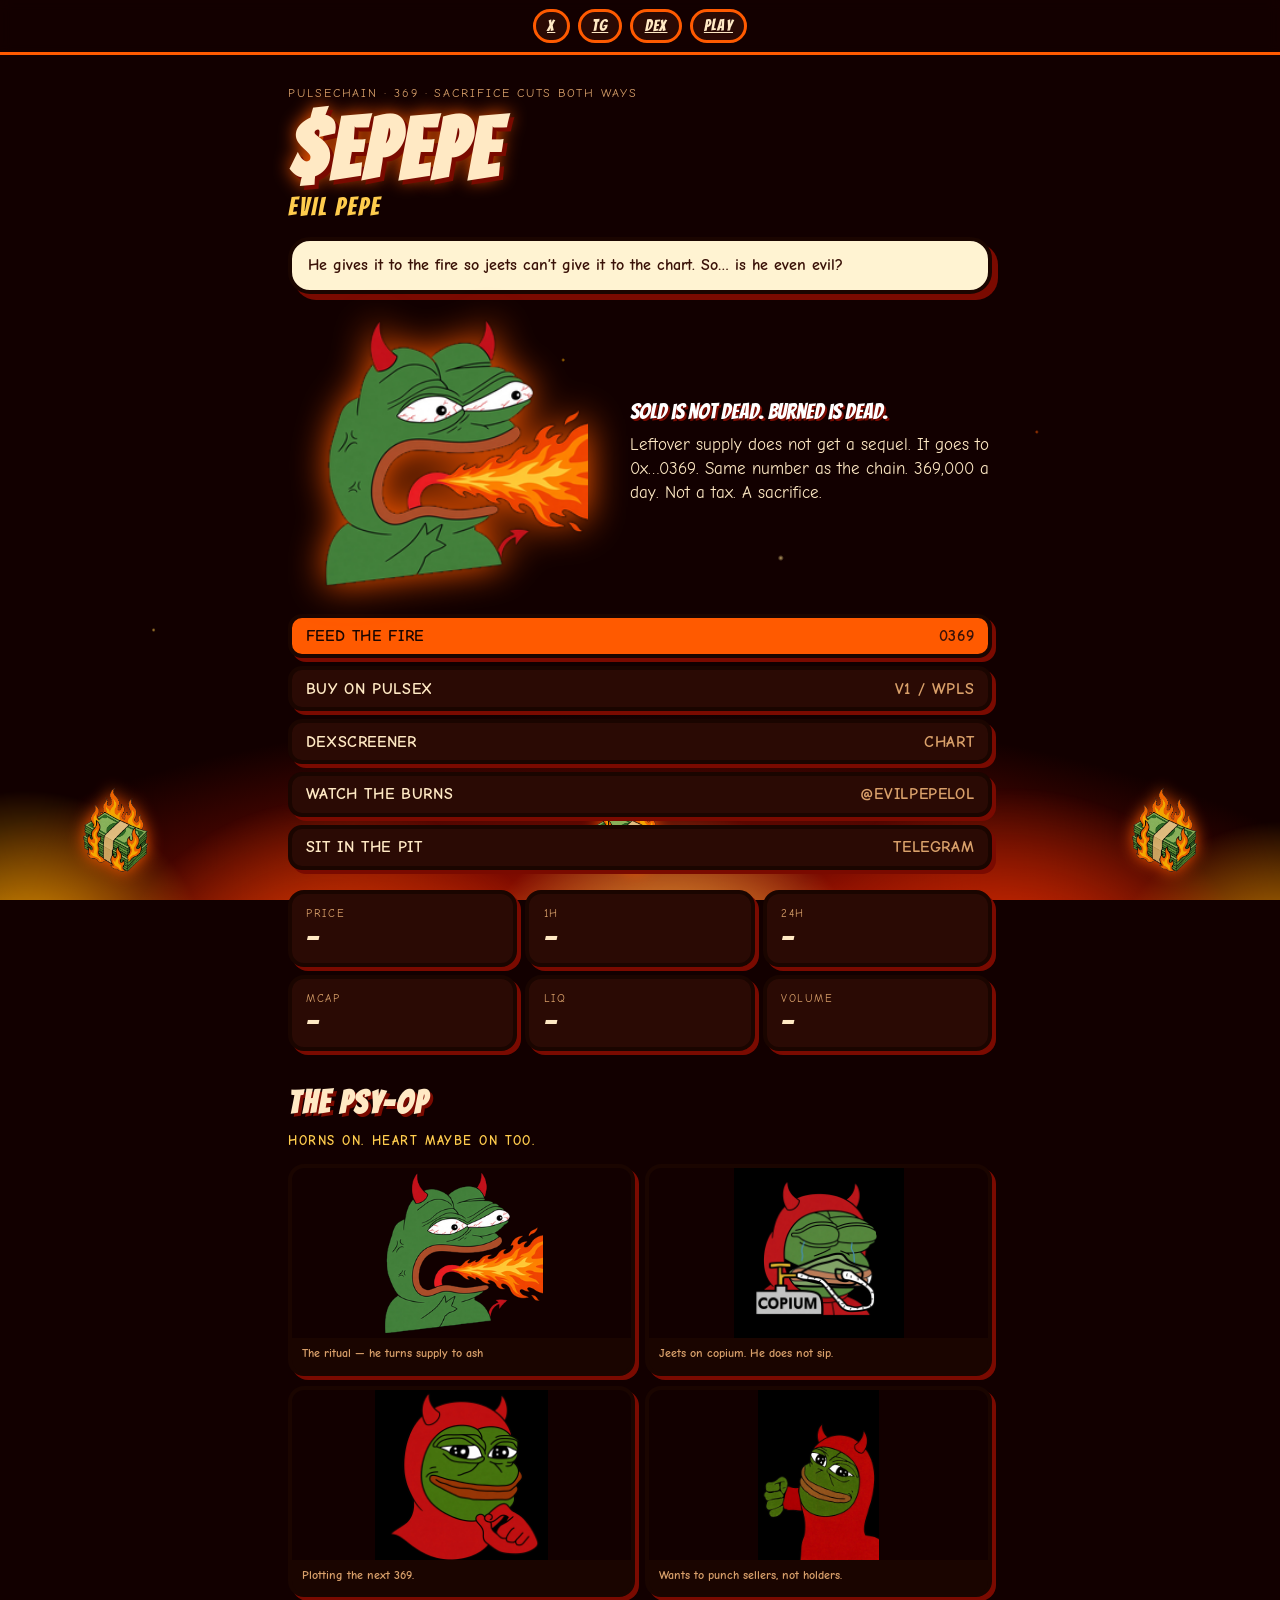
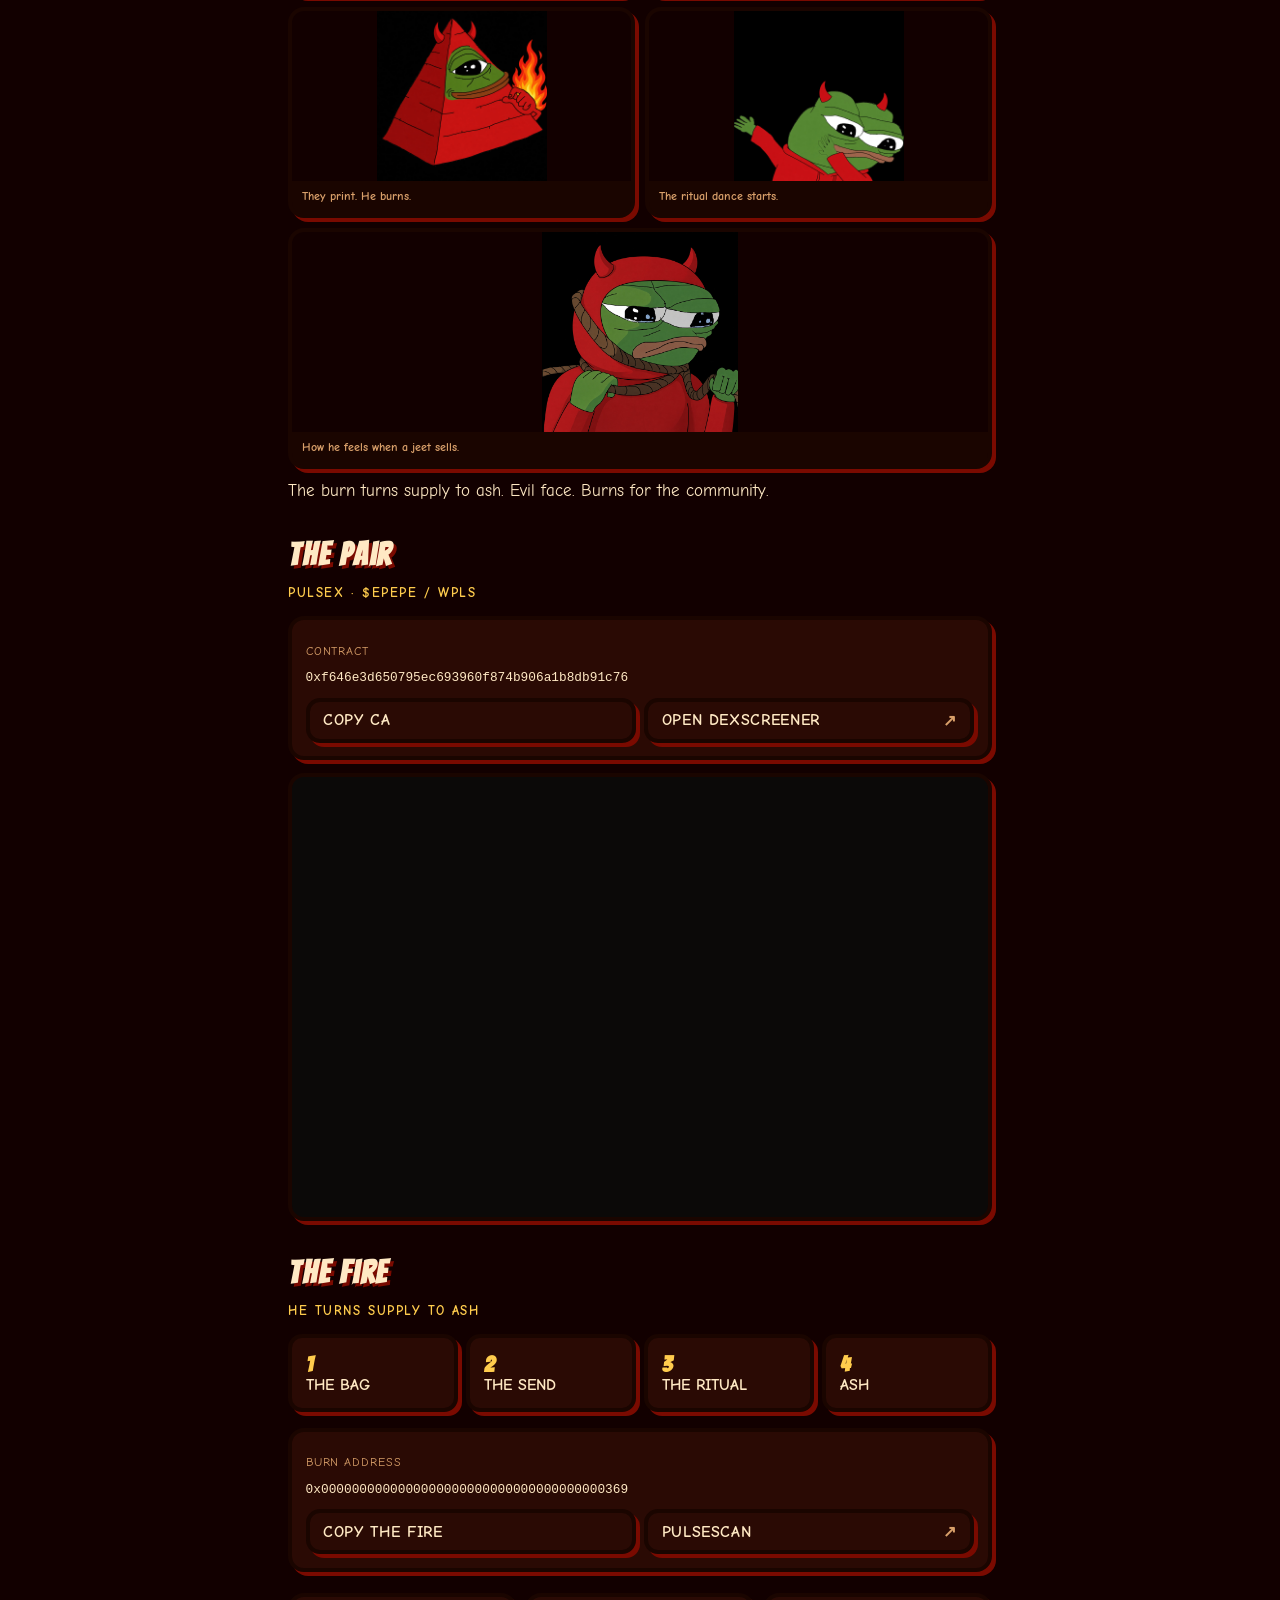
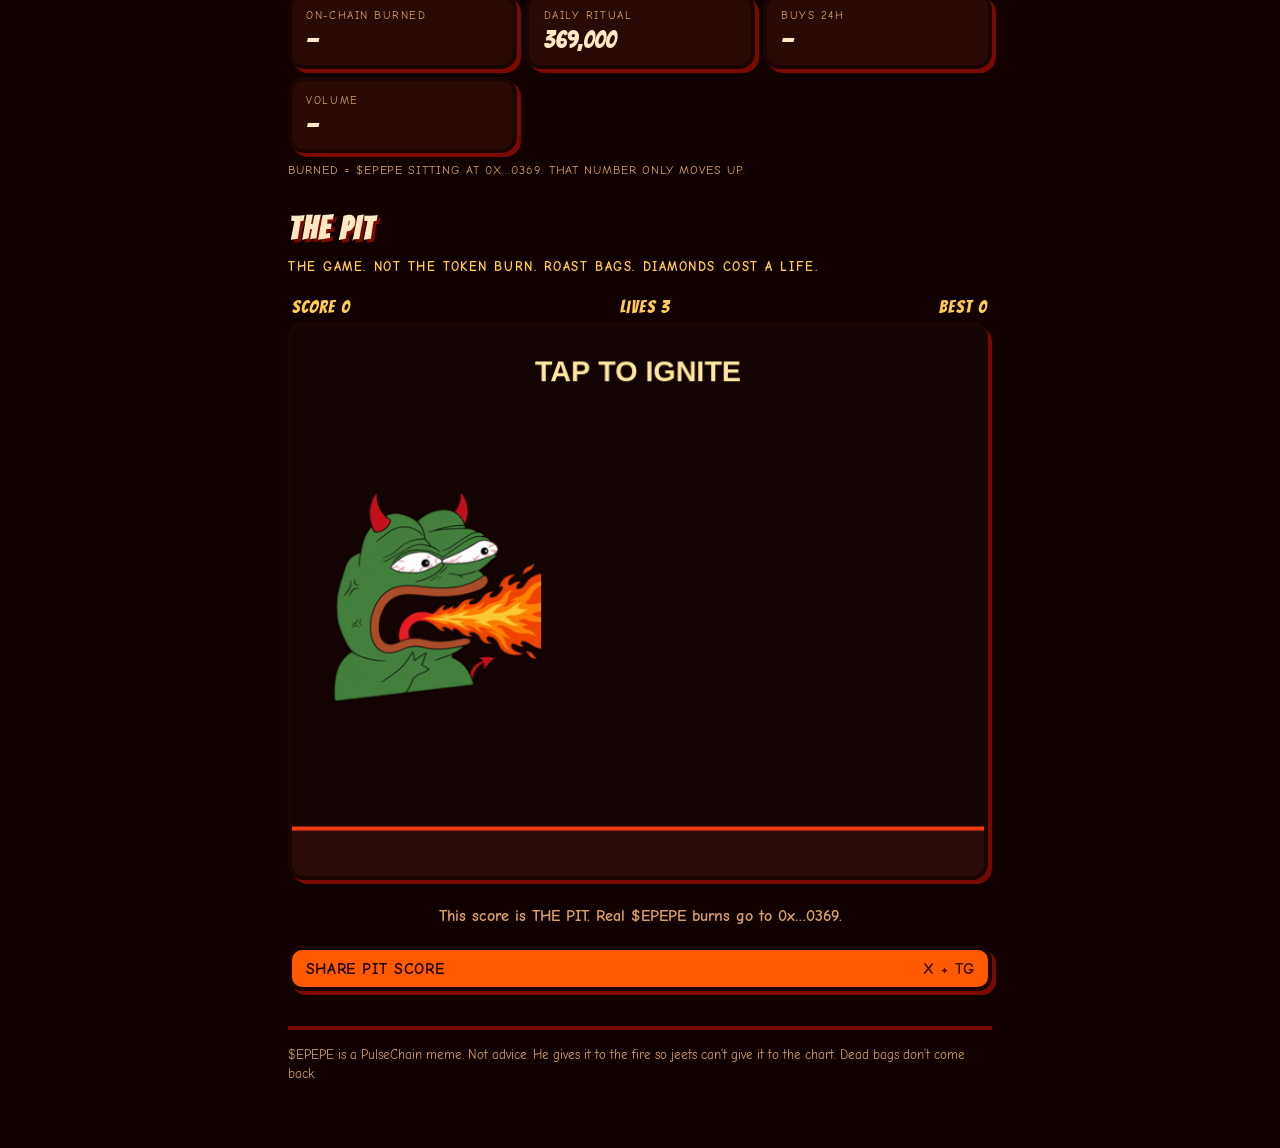
==== commit 6484884a: "Call the game The Pit so score is not the token burn" ====
--- a/index.html
+++ b/index.html
@@ -112,17 +112,17 @@
     <div class="stat"><dt>Volume</dt><dd id="vol">—</dd></div>
   </div>
   <p class="note">Burned = $EPEPE sitting at 0x…0369. That number only moves up.</p>
-  <h2 id="gamebox">Drag the frog</h2>
-  <p class="mark">Practice the ritual. Short fire. Bags die. Diamonds cost a life.</p>
+  <h2 id="gamebox">THE PIT</h2>
+  <p class="mark">The game. Not the token burn. Roast bags. Diamonds cost a life.</p>
   <div class="hud">
-    <span>Burned <span id="score">0</span></span>
+    <span>Score <span id="score">0</span></span>
     <span>Lives <span id="lives">3</span></span>
     <span>Best <span id="best">0</span></span>
   </div>
   <canvas id="game" width="430" height="640"></canvas>
-  <p class="hint">Burn bags. Diamonds dump a life. 3 dumps and you’re done.</p>
+  <p class="hint">This score is THE PIT. Real $EPEPE burns go to 0x…0369.</p>
   <div class="rows" style="margin-top:.6rem">
-    <button class="row hotrow" id="share" type="button"><span>Share score</span><span>X + TG</span></button>
+    <button class="row hotrow" id="share" type="button"><span>Share PIT score</span><span>X + TG</span></button>
   </div>
   <footer class="foot">$EPEPE is a PulseChain meme. Not advice. He gives it to the fire so jeets can’t give it to the chart. Dead bags don’t come back.</footer>
 </main>
--- a/app.css
+++ b/app.css
@@ -51,20 +51,16 @@
   from { transform: translateY(40px); }
   to { transform: translateY(-80px); }
 }
-.piles { position: absolute; bottom: 4%; width: 100%; height: 120px; }
+.piles { position: absolute; bottom: 3%; width: 100%; height: 90px; }
 .pile {
-  position: absolute; bottom: 0; width: 88px; height: 88px;
-  background:
-    linear-gradient(#1d6b2a, #1d6b2a) 20% 70%/28px 16px no-repeat,
-    linear-gradient(#248a34, #248a34) 50% 55%/34px 18px no-repeat,
-    linear-gradient(#1d6b2a, #1d6b2a) 70% 75%/26px 14px no-repeat,
-    radial-gradient(circle at 50% 80%, #ff7a00 0 18px, transparent 19px),
-    radial-gradient(circle at 40% 90%, #ff3b00 0 22px, transparent 23px);
-  filter: drop-shadow(0 0 10px #ff5a00);
-  opacity: .55;
-}
-.p1 { left: 4%; animation: lick 3s ease-in-out infinite alternate; }
-.p2 { left: 46%; transform: scale(1.15); animation: lick 2.6s ease-in-out infinite alternate-reverse; }
+  position: absolute; bottom: 0;
+  width: 78px; height: 86px;
+  background: url("/img/bundle.png") center / contain no-repeat;
+  filter: drop-shadow(0 0 8px #ff5a00);
+  opacity: .95;
+}
+.p1 { left: 6%; animation: lick 3s ease-in-out infinite alternate; }
+.p2 { left: 46%; animation: lick 2.6s ease-in-out infinite alternate-reverse; }
 .p3 { right: 6%; animation: lick 3.2s ease-in-out infinite alternate; }
 .top {
   position: sticky; top: 0; z-index: 20;
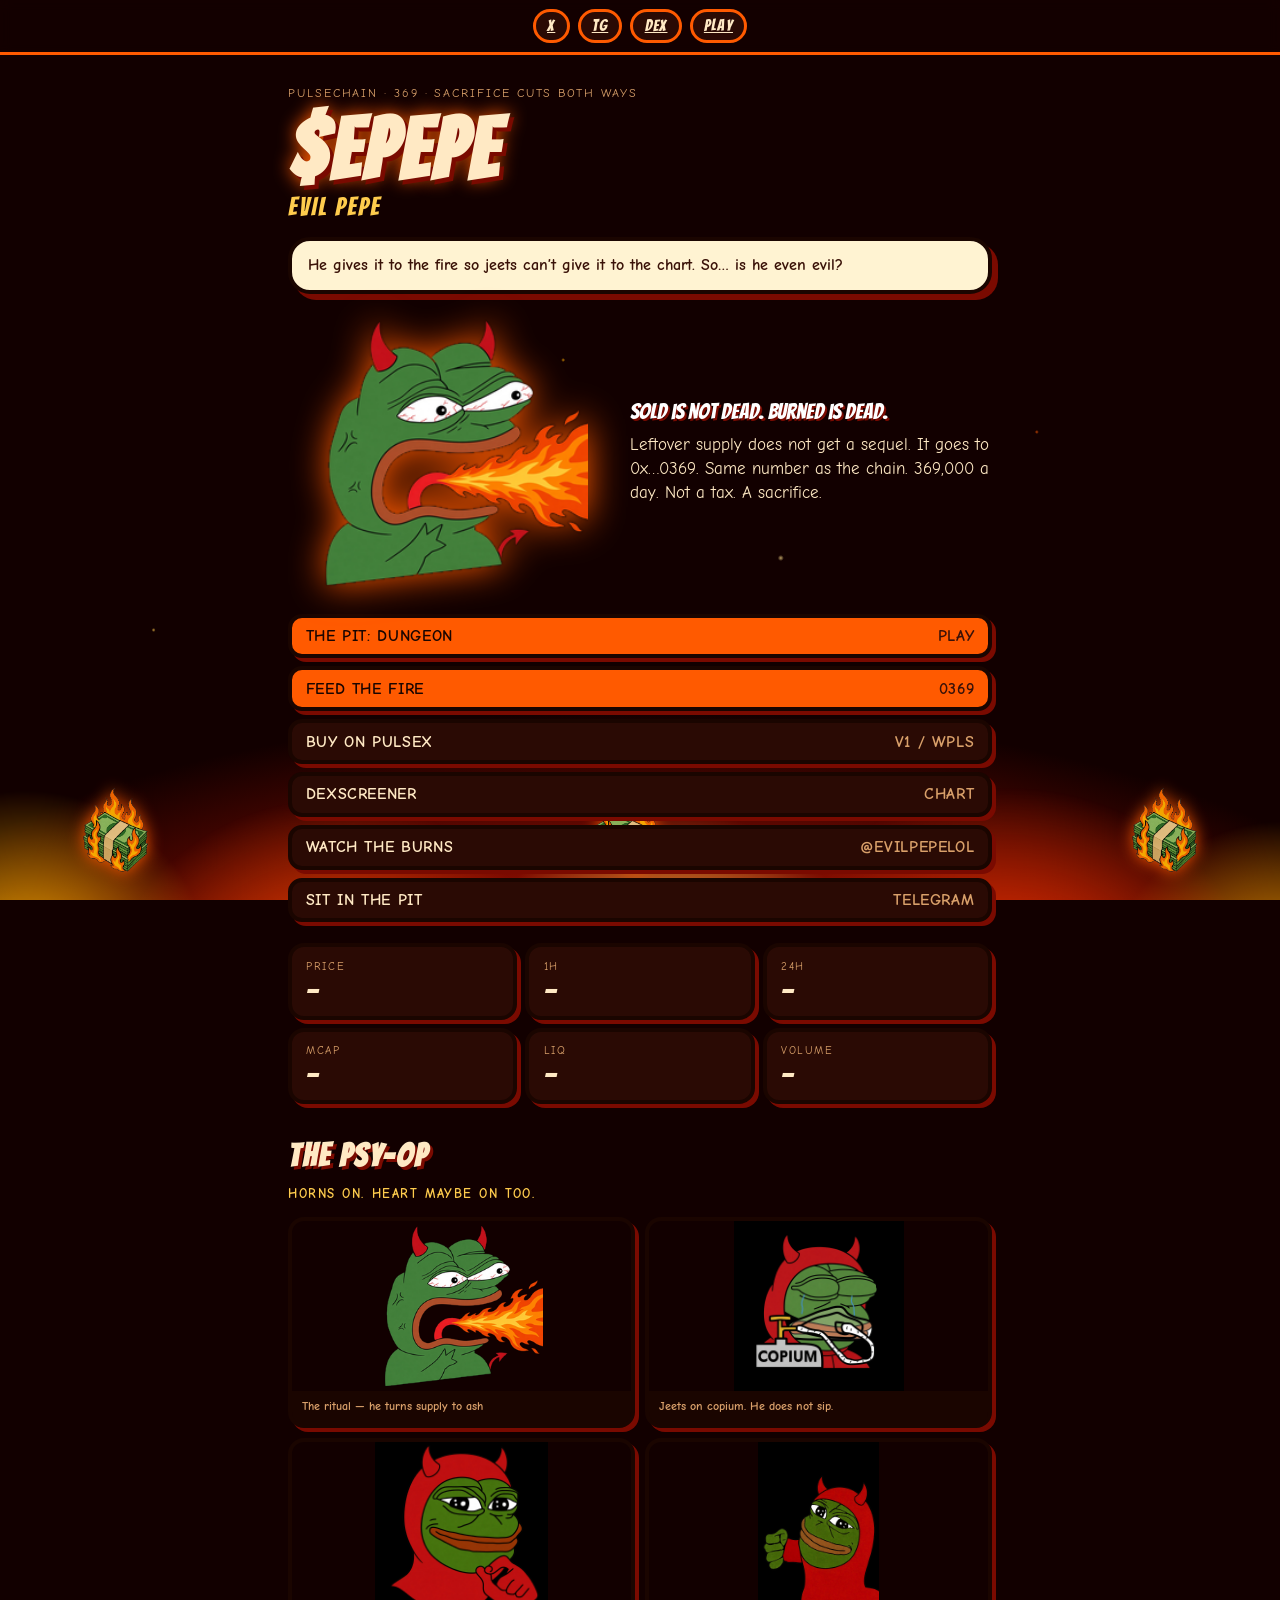
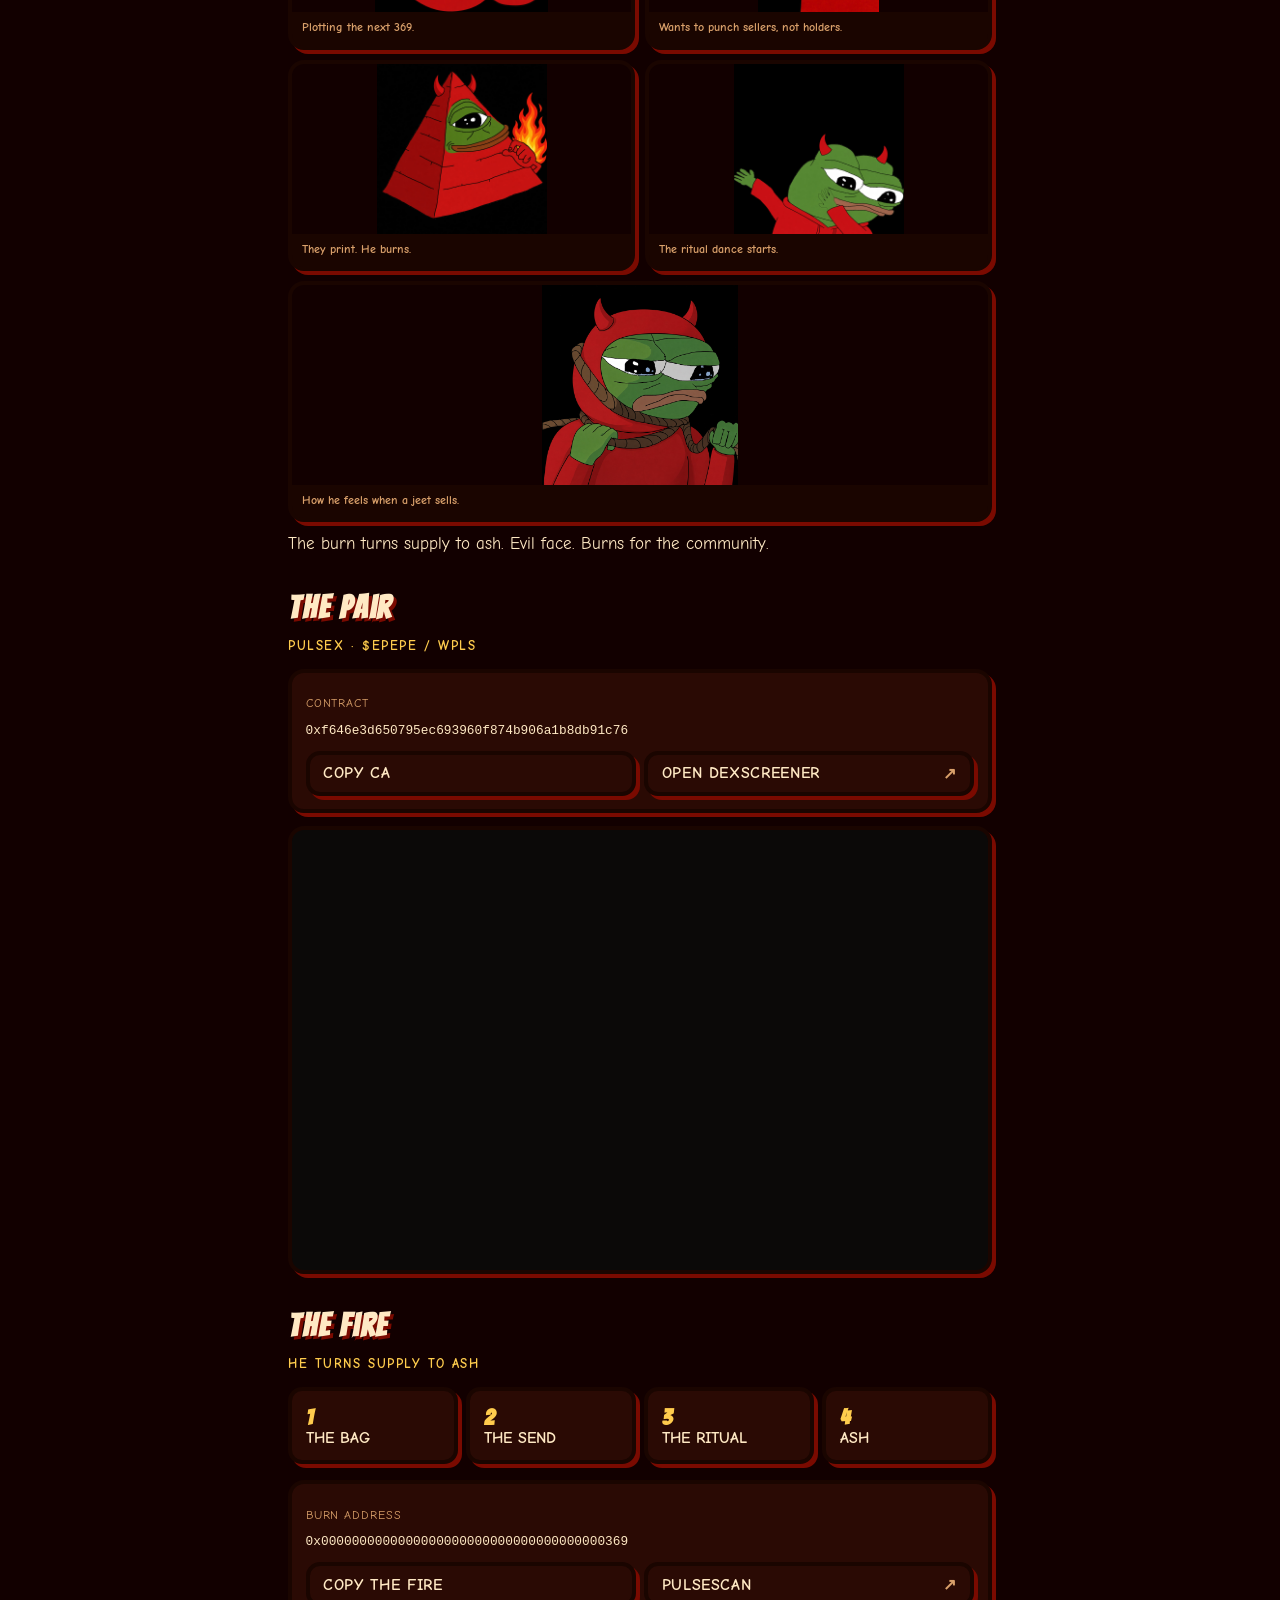
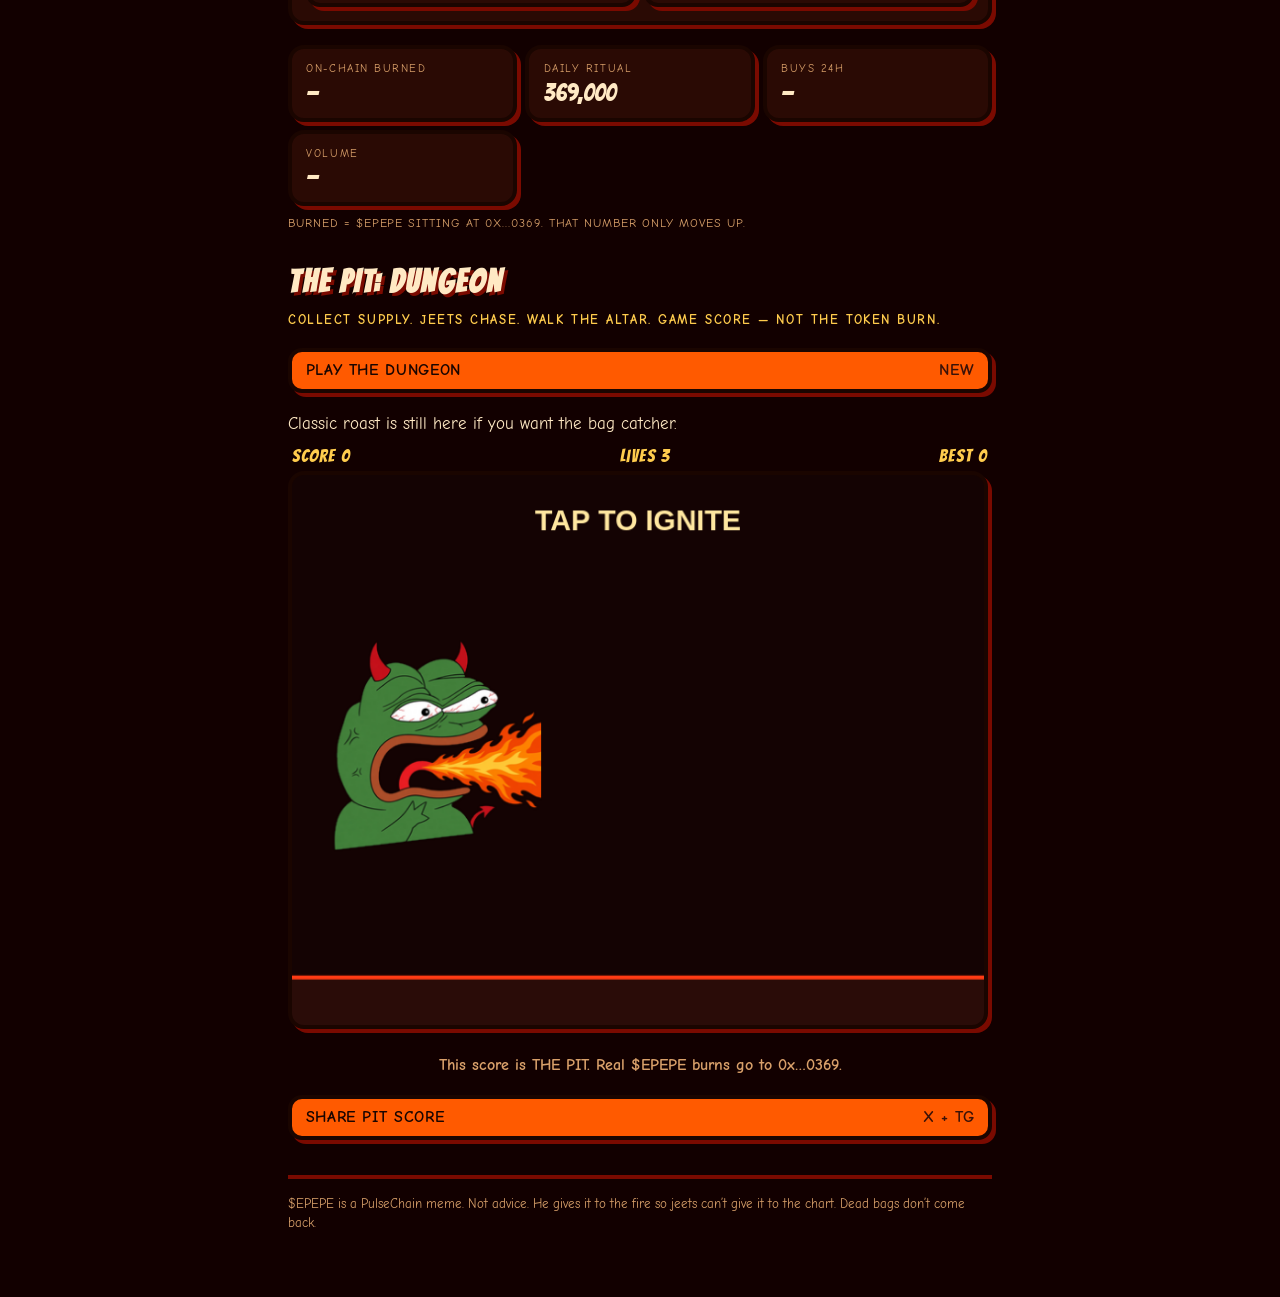
==== commit 0e176ab0: "Add THE PIT: Dungeon on the live site The bag catcher stayed as classic. PLAY and pit.html now open " ====
--- a/index.html
+++ b/index.html
@@ -35,7 +35,7 @@
   <a href="https://x.com/evilpepelol" target="_blank" rel="noreferrer">X</a>
   <a href="https://t.me/evilpepelol" target="_blank" rel="noreferrer">TG</a>
   <a href="https://dexscreener.com/pulsechain/0x5627b7ea910e292b565f7f31824bc9018c1a804d" target="_blank" rel="noreferrer">DEX</a>
-  <a href="#gamebox">PLAY</a>
+  <a href="dungeon.html">PLAY</a>
 </header>
 <main class="page">
   <p class="kicker">PulseChain · 369 · sacrifice cuts both ways</p>
@@ -50,6 +50,7 @@
     </div>
   </div>
   <div class="rows">
+    <a class="row hotrow" href="dungeon.html"><span>THE PIT: Dungeon</span><span class="hot">PLAY</span></a>
     <a class="row hotrow" href="#fire"><span>Feed the fire</span><span class="hot">0369</span></a>
     <a class="row" href="https://pulsex.exchange/#/swap?outputCurrency=0xf646e3d650795ec693960f874b906a1b8db91c76" target="_blank" rel="noreferrer"><span>Buy on PulseX</span><span>V1 / WPLS</span></a>
     <a class="row" href="https://dexscreener.com/pulsechain/0x5627b7ea910e292b565f7f31824bc9018c1a804d" target="_blank" rel="noreferrer"><span>DexScreener</span><span>Chart</span></a>
@@ -112,8 +113,12 @@
     <div class="stat"><dt>Volume</dt><dd id="vol">—</dd></div>
   </div>
   <p class="note">Burned = $EPEPE sitting at 0x…0369. That number only moves up.</p>
-  <h2 id="gamebox">THE PIT</h2>
-  <p class="mark">The game. Not the token burn. Roast bags. Diamonds cost a life.</p>
+  <h2 id="gamebox">THE PIT: DUNGEON</h2>
+  <p class="mark">Collect supply. Jeets chase. Walk the altar. Game score — not the token burn.</p>
+  <div class="rows">
+    <a class="row hotrow" href="dungeon.html"><span>Play the dungeon</span><span class="hot">NEW</span></a>
+  </div>
+  <p class="lead" style="margin-top:1.2rem">Classic roast is still here if you want the bag catcher.</p>
   <div class="hud">
     <span>Score <span id="score">0</span></span>
     <span>Lives <span id="lives">3</span></span>
